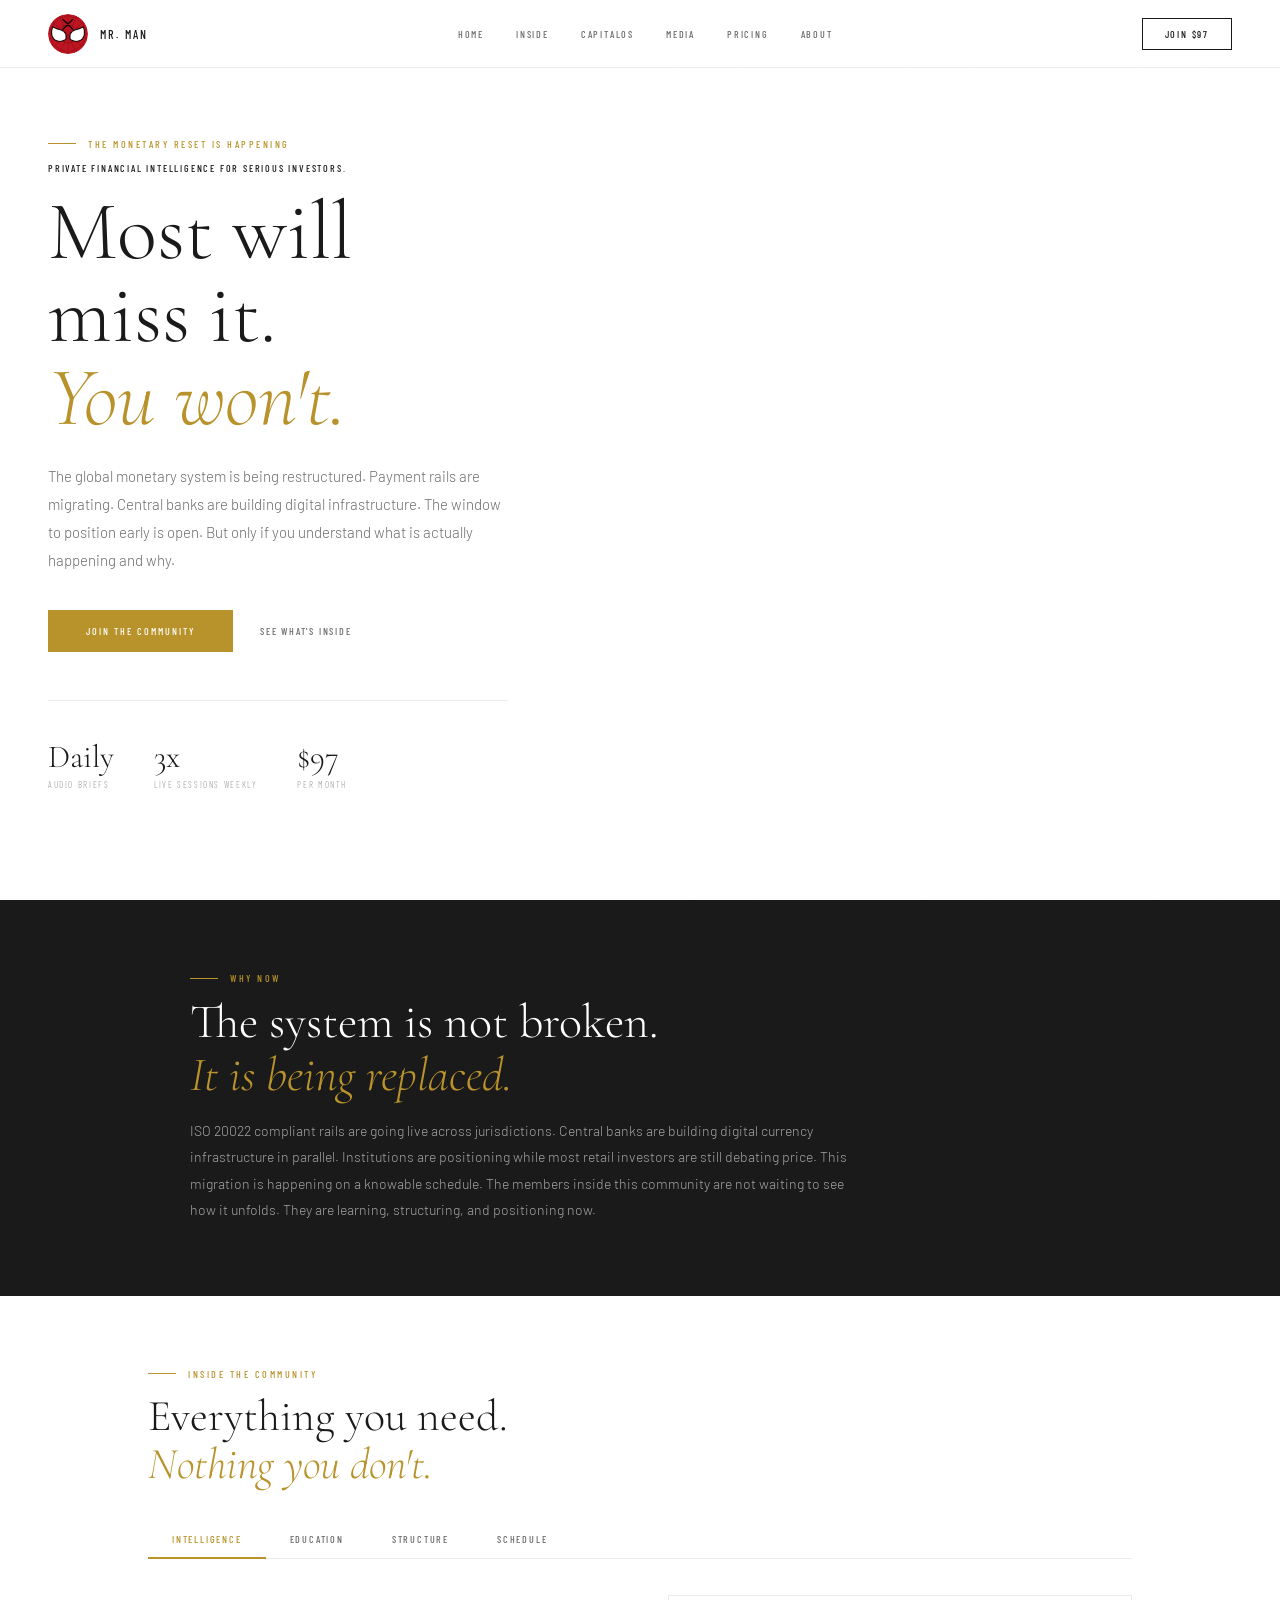
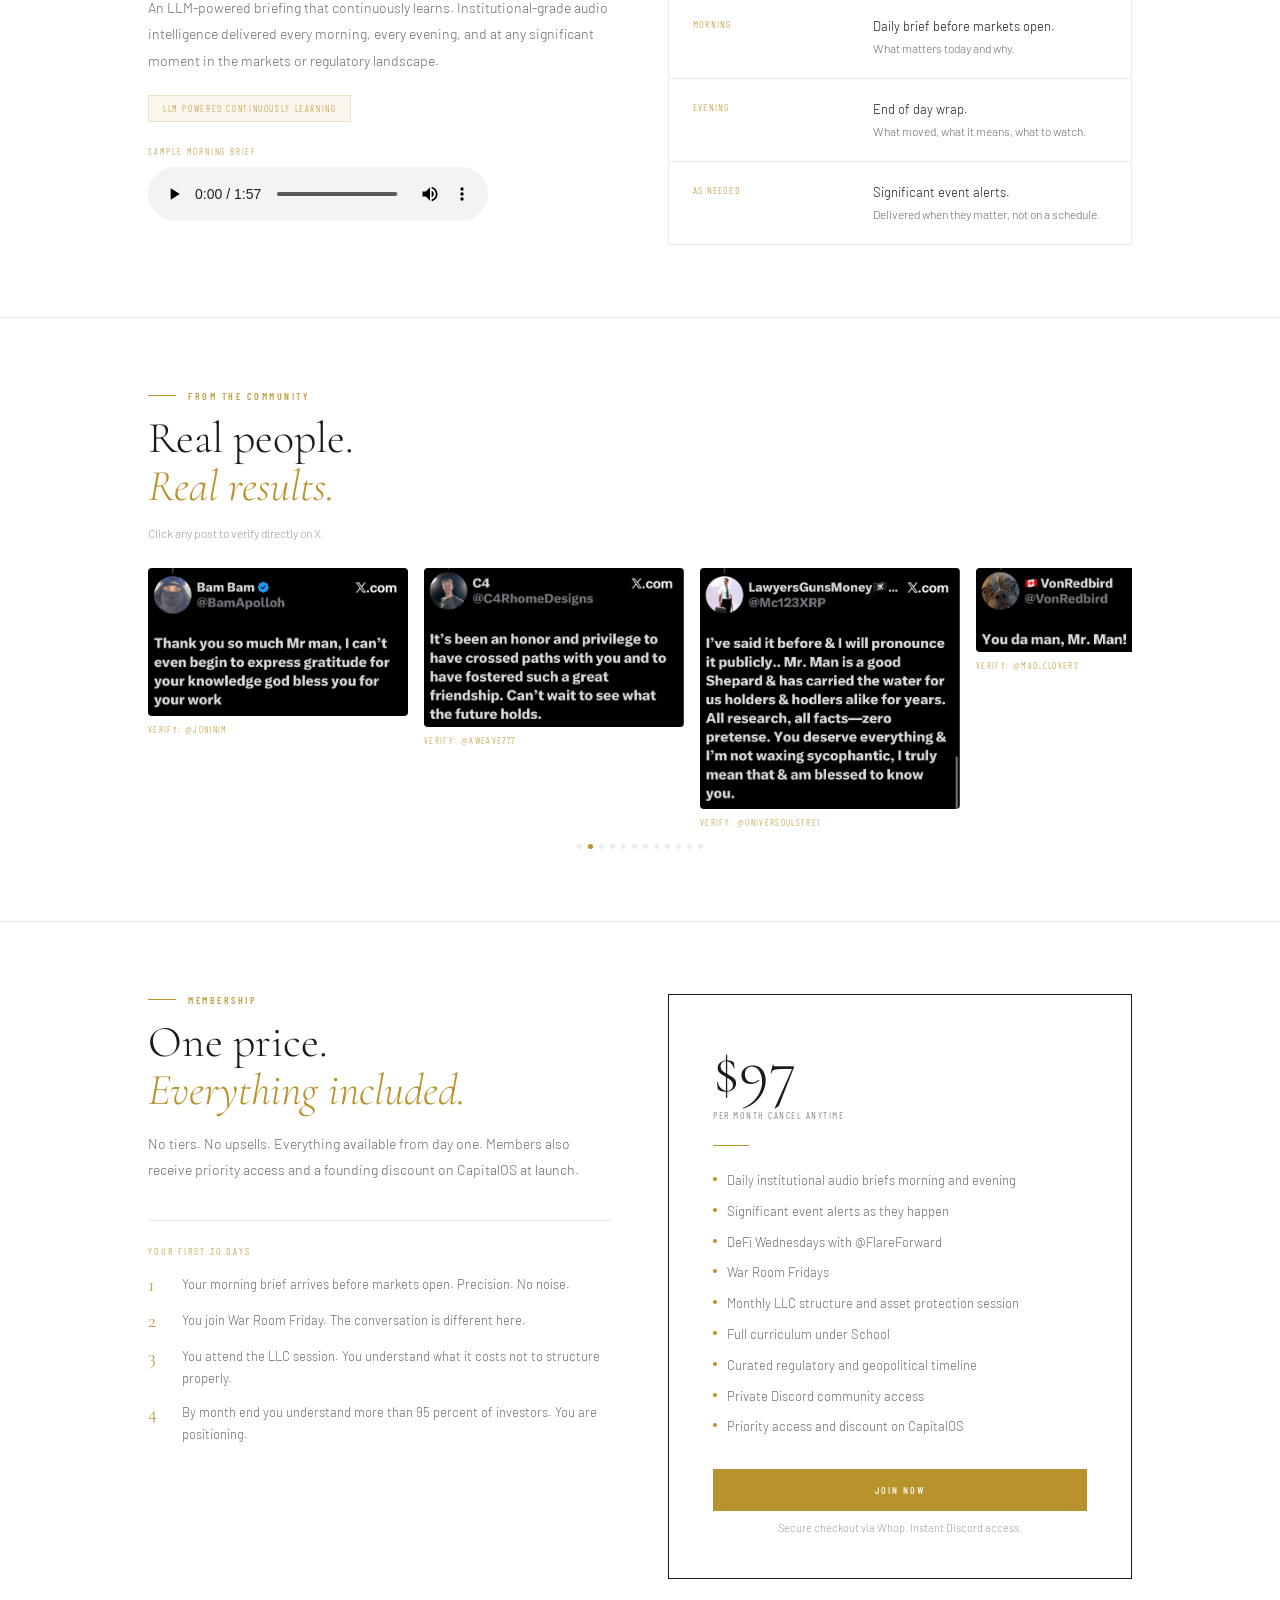
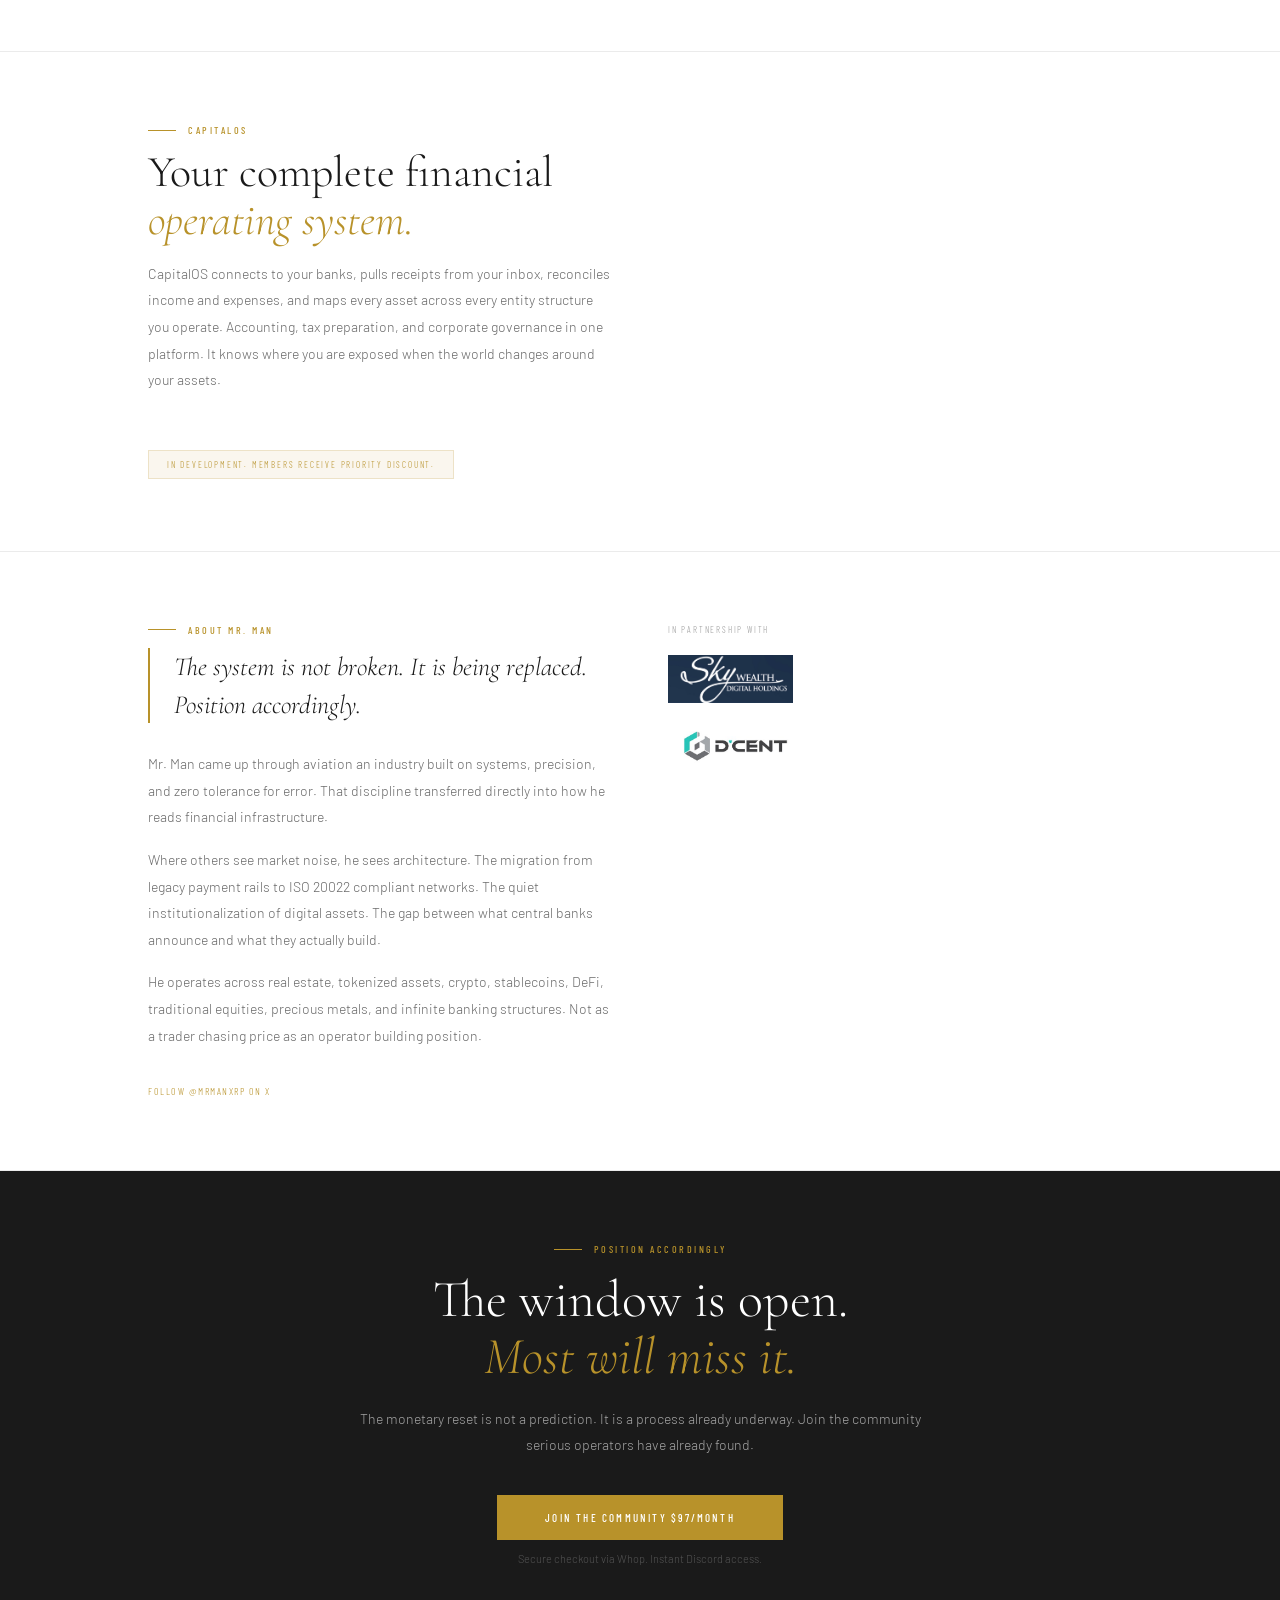
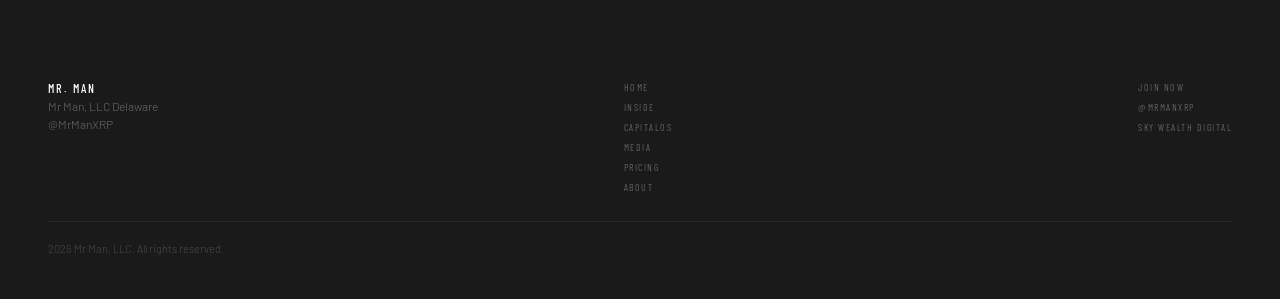
==== index.html @ 0632f3ff "Add standalone /media page for press and speaking inquiries Builds a Media & Speaking hub (media.htm" ====
<!DOCTYPE html>
<html lang="en">
<head>
<meta charset="UTF-8">
<meta name="viewport" content="width=device-width, initial-scale=1.0">
<meta name="color-scheme" content="light only">
<title>Mr. Man Financial Intelligence</title>
<link rel="preconnect" href="https://fonts.googleapis.com">
<link href="https://fonts.googleapis.com/css2?family=Cormorant+Garamond:ital,wght@0,300;0,400;1,300;1,400&family=Barlow+Condensed:wght@300;400;500&family=Barlow:wght@300;400&display=swap" rel="stylesheet">
<style>
*,*::before,*::after{box-sizing:border-box;margin:0;padding:0}
:root{--gold:#B8922A;--gold-pale:rgba(184,146,42,0.08);--ink:#1A1A1A;--grey:#6B6B6B;--gl:#9A9A9A;--border:rgba(0,0,0,0.08)}
html,body{background:#fff!important;color:var(--ink);font-family:'Barlow',sans-serif;font-weight:300;-webkit-font-smoothing:antialiased}
*{color-scheme:light!important}
a{text-decoration:none}

/* NAV */
nav{position:fixed;top:0;left:0;right:0;z-index:100;background:rgba(255,255,255,0.97);backdrop-filter:blur(8px);border-bottom:1px solid var(--border);display:flex;align-items:center;justify-content:space-between;padding:0 48px;height:68px}
.nav-logo{display:flex;align-items:center;gap:12px}
.nav-logo img{width:40px;height:40px;border-radius:50%;object-fit:cover}
.nav-brand{font-family:'Barlow Condensed',sans-serif;font-size:12px;font-weight:500;letter-spacing:0.2em;text-transform:uppercase;color:var(--ink)}
.nav-links{display:flex;gap:32px}
.nav-links a{font-family:'Barlow Condensed',sans-serif;font-size:10px;font-weight:500;letter-spacing:0.18em;text-transform:uppercase;color:var(--grey);transition:color 0.2s}
.nav-links a:hover{color:var(--gold)}
.nav-cta{font-family:'Barlow Condensed',sans-serif;font-size:10px;font-weight:500;letter-spacing:0.18em;text-transform:uppercase;color:var(--ink);border:1px solid var(--ink);padding:9px 22px;transition:all 0.2s}
.nav-cta:hover{background:var(--ink);color:#fff}

/* HERO */
.hero{min-height:100vh;display:flex;align-items:center;padding:100px 48px 72px;position:relative;overflow:hidden}
.hero-bg{position:absolute;top:0;right:0;width:50%;height:100%;background:repeating-linear-gradient(45deg,transparent,transparent 40px,rgba(184,146,42,0.03) 40px,rgba(184,146,42,0.03) 41px);pointer-events:none}
.hero-content{max-width:620px;position:relative;z-index:1}
.kicker{font-family:'Barlow Condensed',sans-serif;font-size:10px;font-weight:500;letter-spacing:0.25em;text-transform:uppercase;color:var(--gold);margin-bottom:12px;display:flex;align-items:center;gap:12px}
.kicker::before{content:'';width:28px;height:1px;background:var(--gold)}
.hero-sub-label{font-family:'Barlow Condensed',sans-serif;font-size:10px;font-weight:500;letter-spacing:0.18em;text-transform:uppercase;color:var(--ink);margin-bottom:16px}
h1{font-family:'Cormorant Garamond',serif;font-size:clamp(48px,6.5vw,88px);font-weight:300;line-height:1.0;color:var(--ink);margin-bottom:24px}
h1 em{font-style:italic;color:var(--gold)}
.hero-desc{font-size:15px;font-weight:300;line-height:1.85;color:var(--grey);max-width:460px;margin-bottom:36px}
.btn-gold{display:inline-block;background:var(--gold);color:#fff;font-family:'Barlow Condensed',sans-serif;font-size:10px;font-weight:500;letter-spacing:0.2em;text-transform:uppercase;padding:15px 38px;transition:background 0.2s}
.btn-gold:hover{background:#9a7820}
.btn-text{font-family:'Barlow Condensed',sans-serif;font-size:10px;font-weight:500;letter-spacing:0.18em;text-transform:uppercase;color:var(--grey);margin-left:24px;transition:color 0.2s}
.btn-text:hover{color:var(--gold)}
.hero-stats{display:flex;gap:40px;margin-top:48px;padding-top:36px;border-top:1px solid var(--border)}
.stat-n{font-family:'Cormorant Garamond',serif;font-size:32px;font-weight:300;color:var(--ink);display:block}
.stat-l{font-family:'Barlow Condensed',sans-serif;font-size:9px;letter-spacing:0.18em;text-transform:uppercase;color:var(--gl);margin-top:3px;display:block}

/* DARK BAND */
.dark{background:var(--ink)!important;padding:72px 48px}
.dark-inner{max-width:900px;margin:0 auto}
.dark .kicker{color:var(--gold)}
.dark h2{font-family:'Cormorant Garamond',serif;font-size:clamp(28px,4vw,48px);font-weight:300;line-height:1.1;color:#fff;margin-bottom:16px}
.dark h2 em{font-style:italic;color:var(--gold)}
.dark p{font-size:14px;font-weight:300;line-height:1.9;color:rgba(255,255,255,0.6);max-width:680px}

/* SECTIONS */
.sec{border-bottom:1px solid var(--border);background:#fff!important}
.sec-inner{max-width:1080px;margin:0 auto;padding:72px 48px}
.sec h2{font-family:'Cormorant Garamond',serif;font-size:clamp(28px,3.5vw,44px);font-weight:300;line-height:1.1;color:var(--ink);margin-bottom:16px}
.sec h2 em{font-style:italic;color:var(--gold)}
.sec-desc{font-size:14px;font-weight:300;line-height:1.9;color:var(--grey);max-width:520px;margin-bottom:36px}
.two{display:grid;grid-template-columns:1fr 1fr;gap:56px;align-items:start}

/* TABS */
.tabs-nav{display:flex;border-bottom:1px solid var(--border);margin-bottom:36px}
.tbtn{font-family:'Barlow Condensed',sans-serif;font-size:10px;font-weight:500;letter-spacing:0.18em;text-transform:uppercase;color:var(--grey);background:none;border:none;border-bottom:2px solid transparent;padding:12px 24px;cursor:pointer;margin-bottom:-1px;transition:all 0.2s}
.tbtn.on{color:var(--gold);border-bottom-color:var(--gold)}
.tbtn:hover{color:var(--gold)}
.tpane{display:none}
.tpane.on{display:block}

/* SCHEDULE */
.sched{border:1px solid var(--border)}
.srow{display:grid;grid-template-columns:160px 1fr;gap:20px;padding:20px 24px;border-bottom:1px solid var(--border)}
.srow:last-child{border-bottom:none}
.swhen{font-family:'Barlow Condensed',sans-serif;font-size:10px;letter-spacing:0.12em;text-transform:uppercase;color:var(--gold);line-height:1.6}
.swhat{font-size:13px;font-weight:300;color:var(--ink);line-height:1.6}
.swhat span{font-size:12px;color:var(--grey);display:block;margin-top:2px}

/* CREDS */
.creds{display:flex;flex-direction:column;gap:16px}
.cred{display:flex;gap:12px;align-items:flex-start}
.cdot{width:5px;height:5px;background:var(--gold);border-radius:50%;flex-shrink:0;margin-top:6px}
.ctitle{font-family:'Barlow Condensed',sans-serif;font-size:11px;font-weight:500;letter-spacing:0.1em;text-transform:uppercase;color:var(--ink);margin-bottom:2px}
.cdesc{font-size:12px;font-weight:300;color:var(--grey);line-height:1.7}

/* PRICING */
.price-card{border:1px solid var(--ink);padding:44px}
.price-amt{font-family:'Cormorant Garamond',serif;font-size:64px;font-weight:300;color:var(--ink);line-height:1}
.price-per{font-family:'Barlow Condensed',sans-serif;font-size:10px;letter-spacing:0.15em;text-transform:uppercase;color:var(--grey);margin-top:6px}
.price-div{width:36px;height:1px;background:var(--gold);margin:24px 0}
.pfeats{display:flex;flex-direction:column;gap:10px;margin-bottom:32px}
.pfeat{display:flex;align-items:flex-start;gap:10px;font-size:13px;font-weight:300;color:var(--grey);line-height:1.6}
.pfeat::before{content:'';width:4px;height:4px;background:var(--gold);border-radius:50%;flex-shrink:0;margin-top:7px}

/* TESTIMONIALS */
.tc-wrap{overflow:hidden;position:relative}
.tc-track{display:flex;gap:16px;transition:transform 0.5s ease}
.tcard{min-width:260px;max-width:260px;flex-shrink:0}
.tcard img{width:100%;border-radius:4px;display:block}
.tcard-handle{font-family:'Barlow Condensed',sans-serif;font-size:9px;letter-spacing:0.15em;text-transform:uppercase;color:var(--gold);margin-top:8px}
.tcard a{display:block}
.tdots{display:flex;justify-content:center;gap:6px;margin-top:16px}
.tdot{width:5px;height:5px;border-radius:50%;border:none;cursor:pointer;padding:0;transition:background 0.2s}

/* CAPITALOS SLIDER */
.cap-wrap{overflow:hidden;border:1px solid var(--border);border-radius:3px;position:relative}
.cap-track{display:flex;transition:transform 0.5s ease}
.cap-track img{min-width:100%;width:100%;object-fit:cover}
.cap-btn{position:absolute;top:50%;transform:translateY(-50%);background:rgba(0,0,0,0.45);color:#fff;border:none;width:28px;height:28px;cursor:pointer;font-size:13px;display:flex;align-items:center;justify-content:center}

/* ABOUT */
.about-quote{font-family:'Cormorant Garamond',serif;font-size:clamp(18px,2.5vw,26px);font-weight:300;font-style:italic;line-height:1.45;color:var(--ink);border-left:2px solid var(--gold);padding-left:24px;margin-bottom:28px}
.about-body{font-size:14px;font-weight:300;line-height:1.9;color:var(--grey)}
.about-body p{margin-bottom:16px}
.social-lnk{display:inline-flex;align-items:center;gap:8px;margin-top:20px;color:var(--gold);font-family:'Barlow Condensed',sans-serif;font-size:10px;letter-spacing:0.15em;text-transform:uppercase}

/* FOOTER */
footer{background:var(--ink);padding:44px 48px}
.foot-inner{display:flex;justify-content:space-between;align-items:flex-start;flex-wrap:wrap;gap:28px}
.foot-brand{font-family:'Barlow Condensed',sans-serif;font-size:12px;font-weight:500;letter-spacing:0.2em;text-transform:uppercase;color:#fff;margin-bottom:4px}
.foot-sub{font-size:12px;font-weight:300;color:rgba(255,255,255,0.35)}
.foot-links{display:flex;flex-direction:column;gap:8px}
.foot-links a{font-family:'Barlow Condensed',sans-serif;font-size:10px;letter-spacing:0.15em;text-transform:uppercase;color:rgba(255,255,255,0.4);transition:color 0.2s}
.foot-links a:hover{color:var(--gold)}
.foot-copy{font-size:11px;font-weight:300;color:rgba(255,255,255,0.2);margin-top:28px;padding-top:20px;border-top:1px solid rgba(255,255,255,0.07)}

/* REVEAL */
.reveal{opacity:0;transform:translateY(18px);transition:opacity 0.6s,transform 0.6s}
.reveal.on{opacity:1;transform:none}
.d1{transition-delay:0.1s}.d2{transition-delay:0.2s}.d3{transition-delay:0.3s}

/* MOBILE */
@media(max-width:768px){
  nav{padding:0 20px}.nav-links{display:none}
  .hero{padding:88px 20px 56px}.hero-stats{flex-wrap:wrap;gap:16px}
  .dark{padding:56px 20px}
  .sec-inner{padding:56px 20px}
  .two{grid-template-columns:1fr;gap:36px}
  .srow{grid-template-columns:1fr;gap:4px}
  footer{padding:36px 20px}.foot-inner{flex-direction:column}
}
</style>
</head>
<body>

<!-- NAV -->
<nav>
  <a class="nav-logo" href="#">
    <img src="assets/logo.png" alt="Mr. Man">
    <span class="nav-brand">Mr. Man</span>
  </a>
  <div class="nav-links">
    <a href="/">Home</a>
    <a href="#inside">Inside</a>
    <a href="#capitalos">CapitalOS</a>
    <a href="/media">Media</a>
    <a href="#pricing">Pricing</a>
    <a href="#about">About</a>
  </div>
  <a class="nav-cta" href="https://whop.com/mr-man-24bb/financial-intelligence-68/" target="_blank">Join $97</a>
</nav>

<!-- HERO -->
<div class="hero">
  <div class="hero-bg"></div>
  <div class="hero-content">
    <div class="kicker reveal">The Monetary Reset Is Happening</div>
    <div class="hero-sub-label reveal d1">Private financial intelligence for serious investors.</div>
    <h1 class="reveal d1">Most will<br>miss it.<br><em>You won't.</em></h1>
    <p class="hero-desc reveal d2">The global monetary system is being restructured. Payment rails are migrating. Central banks are building digital infrastructure. The window to position early is open. But only if you understand what is actually happening and why.</p>
    <div class="reveal d3">
      <a href="https://whop.com/mr-man-24bb/financial-intelligence-68/" target="_blank" class="btn-gold">Join the Community</a>
      <a href="#inside" class="btn-text">See What's Inside</a>
    </div>
    <div class="hero-stats reveal d3">
      <div><span class="stat-n">Daily</span><span class="stat-l">Audio Briefs</span></div>
      <div><span class="stat-n">3x</span><span class="stat-l">Live Sessions Weekly</span></div>
      <div><span class="stat-n">$97</span><span class="stat-l">Per Month</span></div>
    </div>
  </div>
</div>

<!-- WHY NOW -->
<div class="dark">
  <div class="dark-inner reveal">
    <div class="kicker">Why Now</div>
    <h2>The system is not broken.<br><em>It is being replaced.</em></h2>
    <p style="margin-top:16px;">ISO 20022 compliant rails are going live across jurisdictions. Central banks are building digital currency infrastructure in parallel. Institutions are positioning while most retail investors are still debating price. This migration is happening on a knowable schedule. The members inside this community are not waiting to see how it unfolds. They are learning, structuring, and positioning now.</p>
  </div>
</div>

<!-- INSIDE -->
<section class="sec" id="inside">
  <div class="sec-inner">
    <div class="reveal" style="margin-bottom:32px;">
      <div class="kicker">Inside the Community</div>
      <h2>Everything you need.<br><em>Nothing you don't.</em></h2>
    </div>
    <div class="tabs-nav reveal d1">
      <button class="tbtn on" onclick="switchTab(this,'intelligence')">Intelligence</button>
      <button class="tbtn" onclick="switchTab(this,'education')">Education</button>
      <button class="tbtn" onclick="switchTab(this,'structure')">Structure</button>
      <button class="tbtn" onclick="switchTab(this,'schedule')">Schedule</button>
    </div>

    <div class="tpane on" id="tab-intelligence">
      <div class="two">
        <div>
          <p style="font-size:14px;font-weight:300;line-height:1.9;color:var(--grey);margin-bottom:20px;">An LLM-powered briefing that continuously learns. Institutional-grade audio intelligence delivered every morning, every evening, and at any significant moment in the markets or regulatory landscape.</p>
          <div style="display:inline-flex;align-items:center;background:var(--gold-pale);border:1px solid rgba(184,146,42,0.2);padding:7px 14px;margin-bottom:24px;">
            <span style="font-family:'Barlow Condensed',sans-serif;font-size:9px;letter-spacing:0.18em;text-transform:uppercase;color:var(--gold);">LLM Powered Continuously Learning</span>
          </div>
          <div>
            <div style="font-family:'Barlow Condensed',sans-serif;font-size:9px;letter-spacing:0.2em;text-transform:uppercase;color:var(--gold);margin-bottom:10px;">Sample Morning Brief</div>
            <audio controls style="width:100%;max-width:340px;accent-color:var(--gold);"><source src="[data-uri]" type="audio/mpeg">Your browser does not support audio.</audio>
          </div>
        </div>
        <div class="sched">
          <div class="srow"><div class="swhen">Morning</div><div class="swhat">Daily brief before markets open.<span>What matters today and why.</span></div></div>
          <div class="srow"><div class="swhen">Evening</div><div class="swhat">End of day wrap.<span>What moved, what it means, what to watch.</span></div></div>
          <div class="srow"><div class="swhen">As Needed</div><div class="swhat">Significant event alerts.<span>Delivered when they matter, not on a schedule.</span></div></div>
        </div>
      </div>
    </div>

    <div class="tpane" id="tab-education">
      <div class="two">
        <div>
          <p style="font-size:14px;font-weight:300;line-height:1.9;color:var(--grey);margin-bottom:24px;">The curriculum is live inside the community under School. History of money, cryptocurrency fundamentals, digital assets, CBDC use cases, and positioning metrics. PDFs, videos, conferences, and live interactions.</p>
          <a href="https://whop.com/mr-man-24bb/financial-intelligence-68/" target="_blank" class="btn-gold">Access the Curriculum</a>
        </div>
        <div class="sched">
          <div class="srow"><div class="swhen">Module I</div><div class="swhat">History of Money<span>Commodity money to Bretton Woods to what comes next.</span></div></div>
          <div class="srow"><div class="swhen">Module II</div><div class="swhat">Cryptocurrency Fundamentals<span>What blockchain is, use cases, how digital assets function.</span></div></div>
          <div class="srow"><div class="swhen">Module III</div><div class="swhat">Digital Money and CBDCs<span>Central bank currencies, jurisdictions, and implications.</span></div></div>
          <div class="srow"><div class="swhen">Module IV</div><div class="swhat">Positioning Metrics<span>Proven frameworks for early positioning with conviction.</span></div></div>
        </div>
      </div>
    </div>

    <div class="tpane" id="tab-structure">
      <div class="two">
        <div>
          <p style="font-size:14px;font-weight:300;line-height:1.9;color:var(--grey);margin-bottom:8px;">We do not just teach you what to own. We teach you how to own it.</p>
          <p style="font-size:14px;font-weight:300;line-height:1.9;color:var(--grey);margin-bottom:24px;">Holding assets in the wrong structure costs you money every year. We teach LLC formation, entity architecture, asset migration, and the legal frameworks that protect serious wealth.</p>
          <a href="https://whop.com/mr-man-24bb/financial-intelligence-68/" target="_blank" class="btn-gold">Join to Learn Structure</a>
        </div>
        <div class="creds">
          <div class="cred"><div class="cdot"></div><div><div class="ctitle">LLC Formation</div><div class="cdesc">Why entities exist, how to form them, what belongs inside them.</div></div></div>
          <div class="cred"><div class="cdot"></div><div><div class="ctitle">Asset Migration</div><div class="cdesc">Moving assets from personal to entity to mitigate liability and tax exposure.</div></div></div>
          <div class="cred"><div class="cdot"></div><div><div class="ctitle">Tax Mitigation</div><div class="cdesc">Legal frameworks for reducing personal tax burden through structure.</div></div></div>
          <div class="cred"><div class="cdot"></div><div><div class="ctitle">Infinite Banking</div><div class="cdesc">Whole life structures used as private banking vehicles for tax-advantaged liquidity.</div></div></div>
        </div>
      </div>
    </div>

    <div class="tpane" id="tab-schedule">
      <div class="sched">
        <div class="srow"><div class="swhen">Daily</div><div class="swhat">Intelligence Briefings<span>Morning, evening, and significant event alerts.</span></div></div>
        <div class="srow"><div class="swhen">Wednesday 7:30 EST</div><div class="swhat">DeFi Wednesdays<span>Live with <a href="https://x.com/FlareForward" target="_blank" style="color:var(--gold);">@FlareForward</a>. DeFi deep dives and positioning.</span></div></div>
        <div class="srow"><div class="swhen">Friday 7:30 EST</div><div class="swhat">War Room Fridays<span>End of week analysis. What happened, what it means.</span></div></div>
        <div class="srow"><div class="swhen">Last Saturday 7:30 EST</div><div class="swhat">LLC Structure Meeting<span>Asset protection, entity formation, tax mitigation.</span></div></div>
        <div class="srow"><div class="swhen">Always On</div><div class="swhat">School<span>Full curriculum live. PDFs, videos, and more.</span></div></div>
      </div>
    </div>
  </div>
</section>

<!-- TESTIMONIALS -->
<section class="sec" id="testimonials">
  <div class="sec-inner">
    <div class="reveal" style="margin-bottom:28px;">
      <div class="kicker">From the Community</div>
      <h2>Real people.<br><em>Real results.</em></h2>
      <p style="font-size:12px;color:var(--gl);margin-top:8px;">Click any post to verify directly on X.</p>
    </div>
    <div class="tc-wrap reveal d1">
      <div class="tc-track" id="ttrack"><div class="tcard"><a href="https://x.com/Keiran_111" target="_blank"><img src="[data-uri]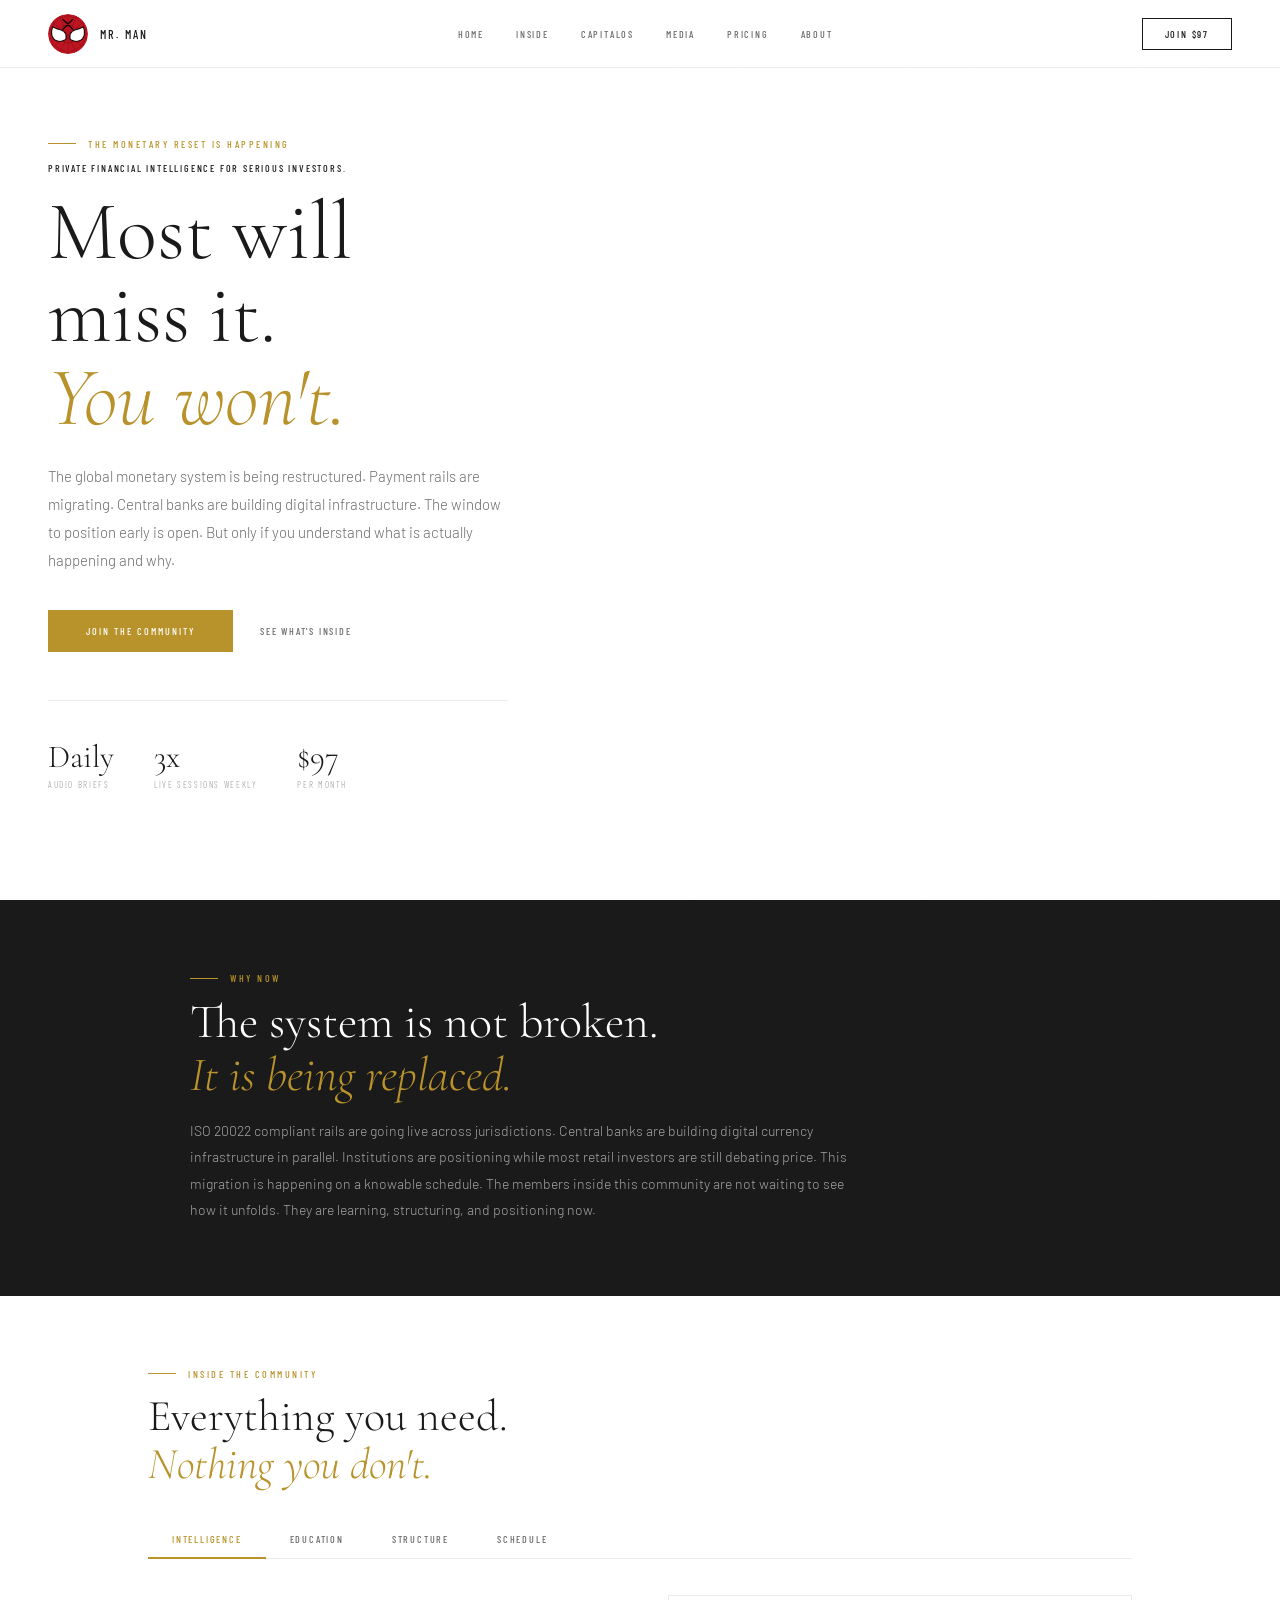
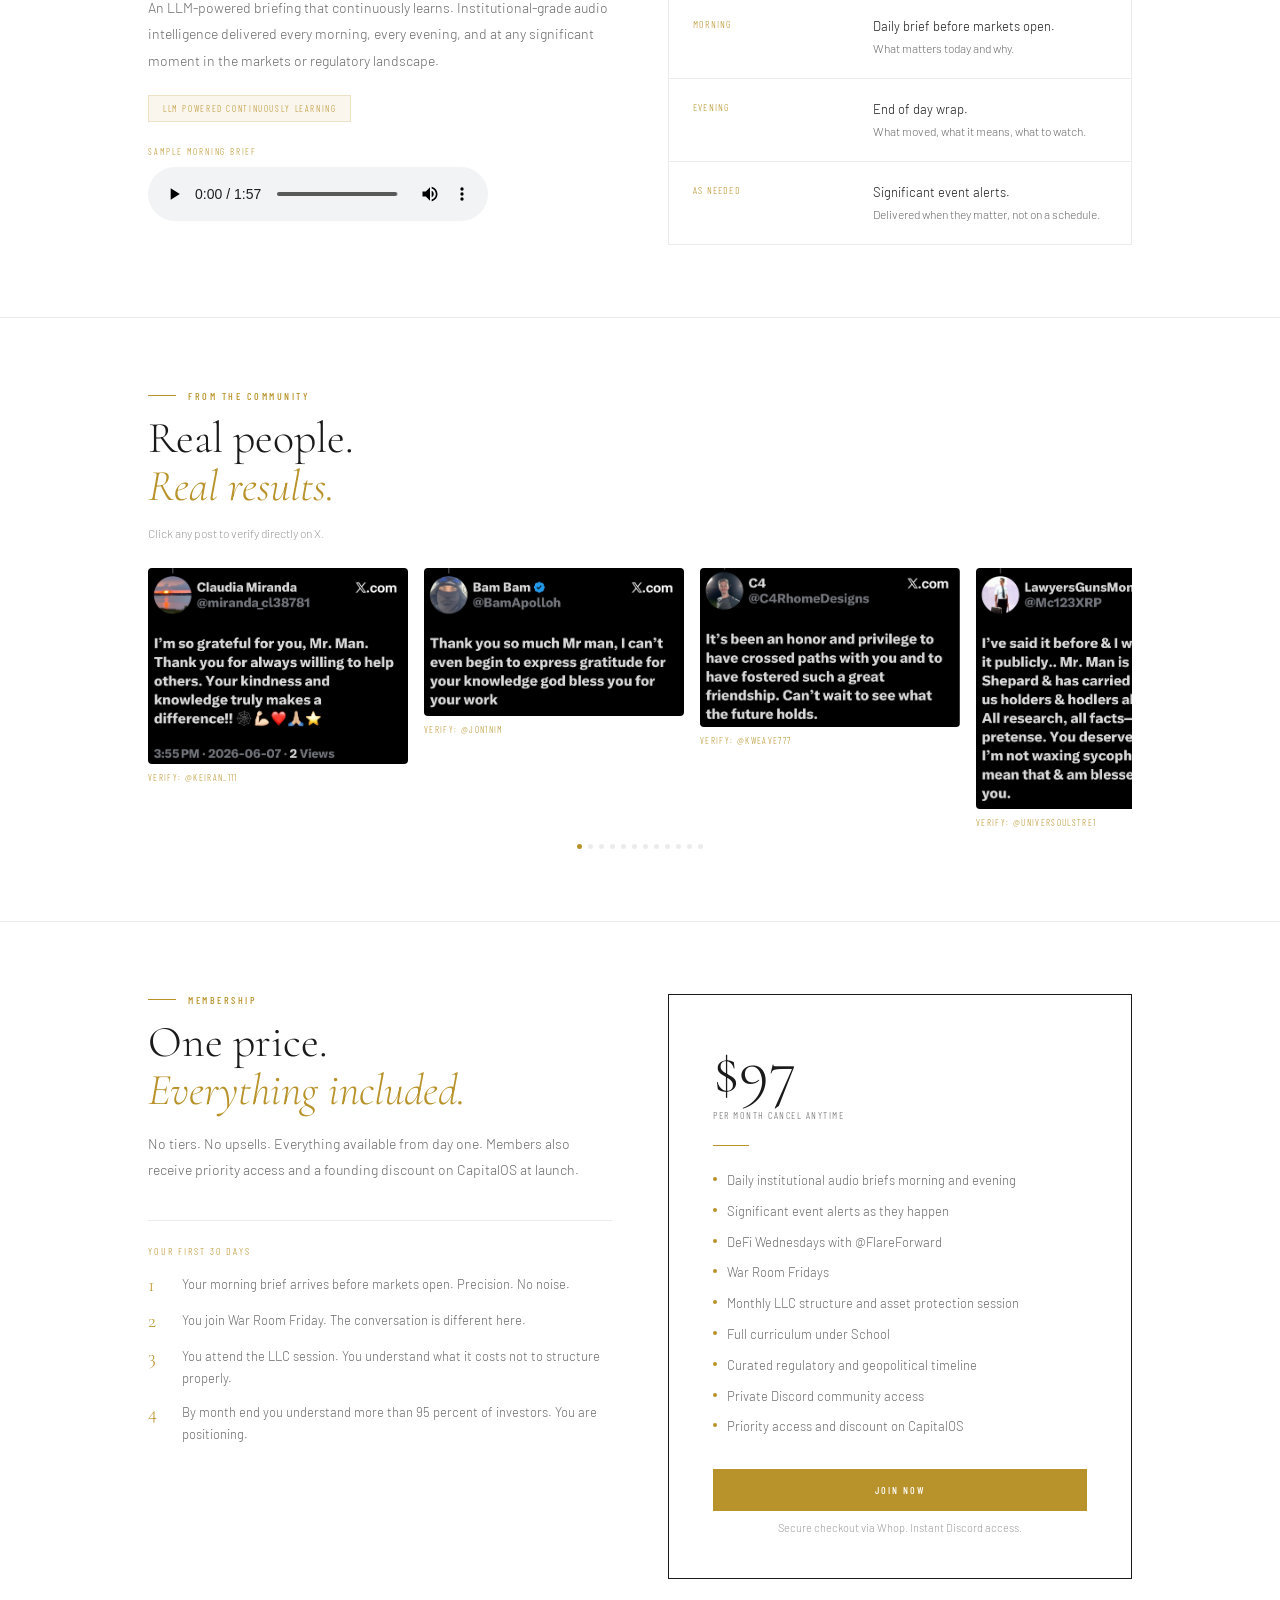
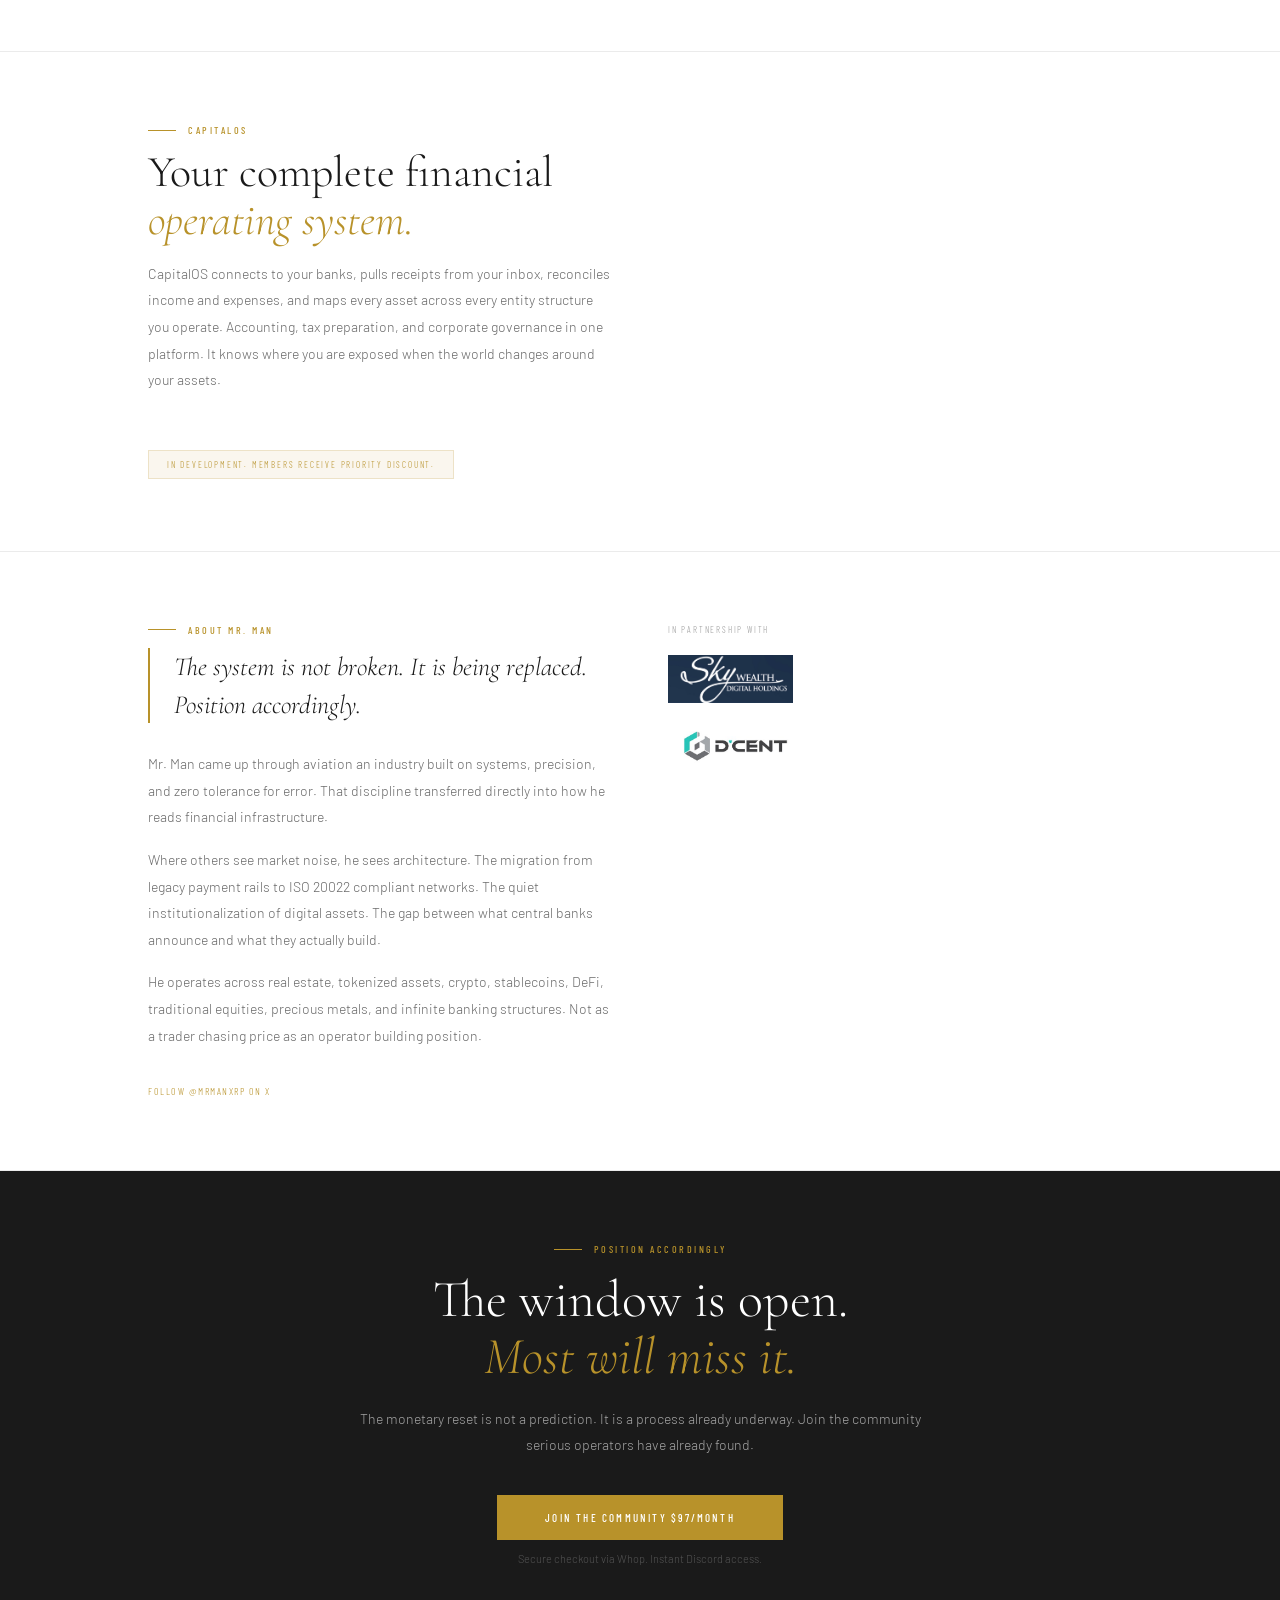
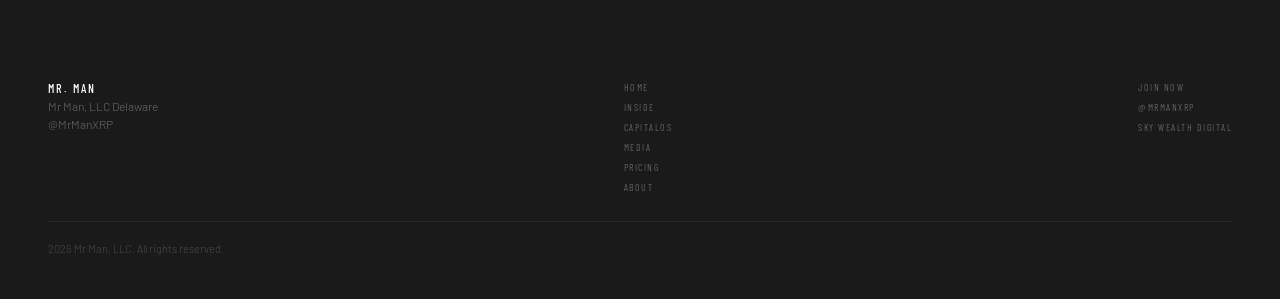
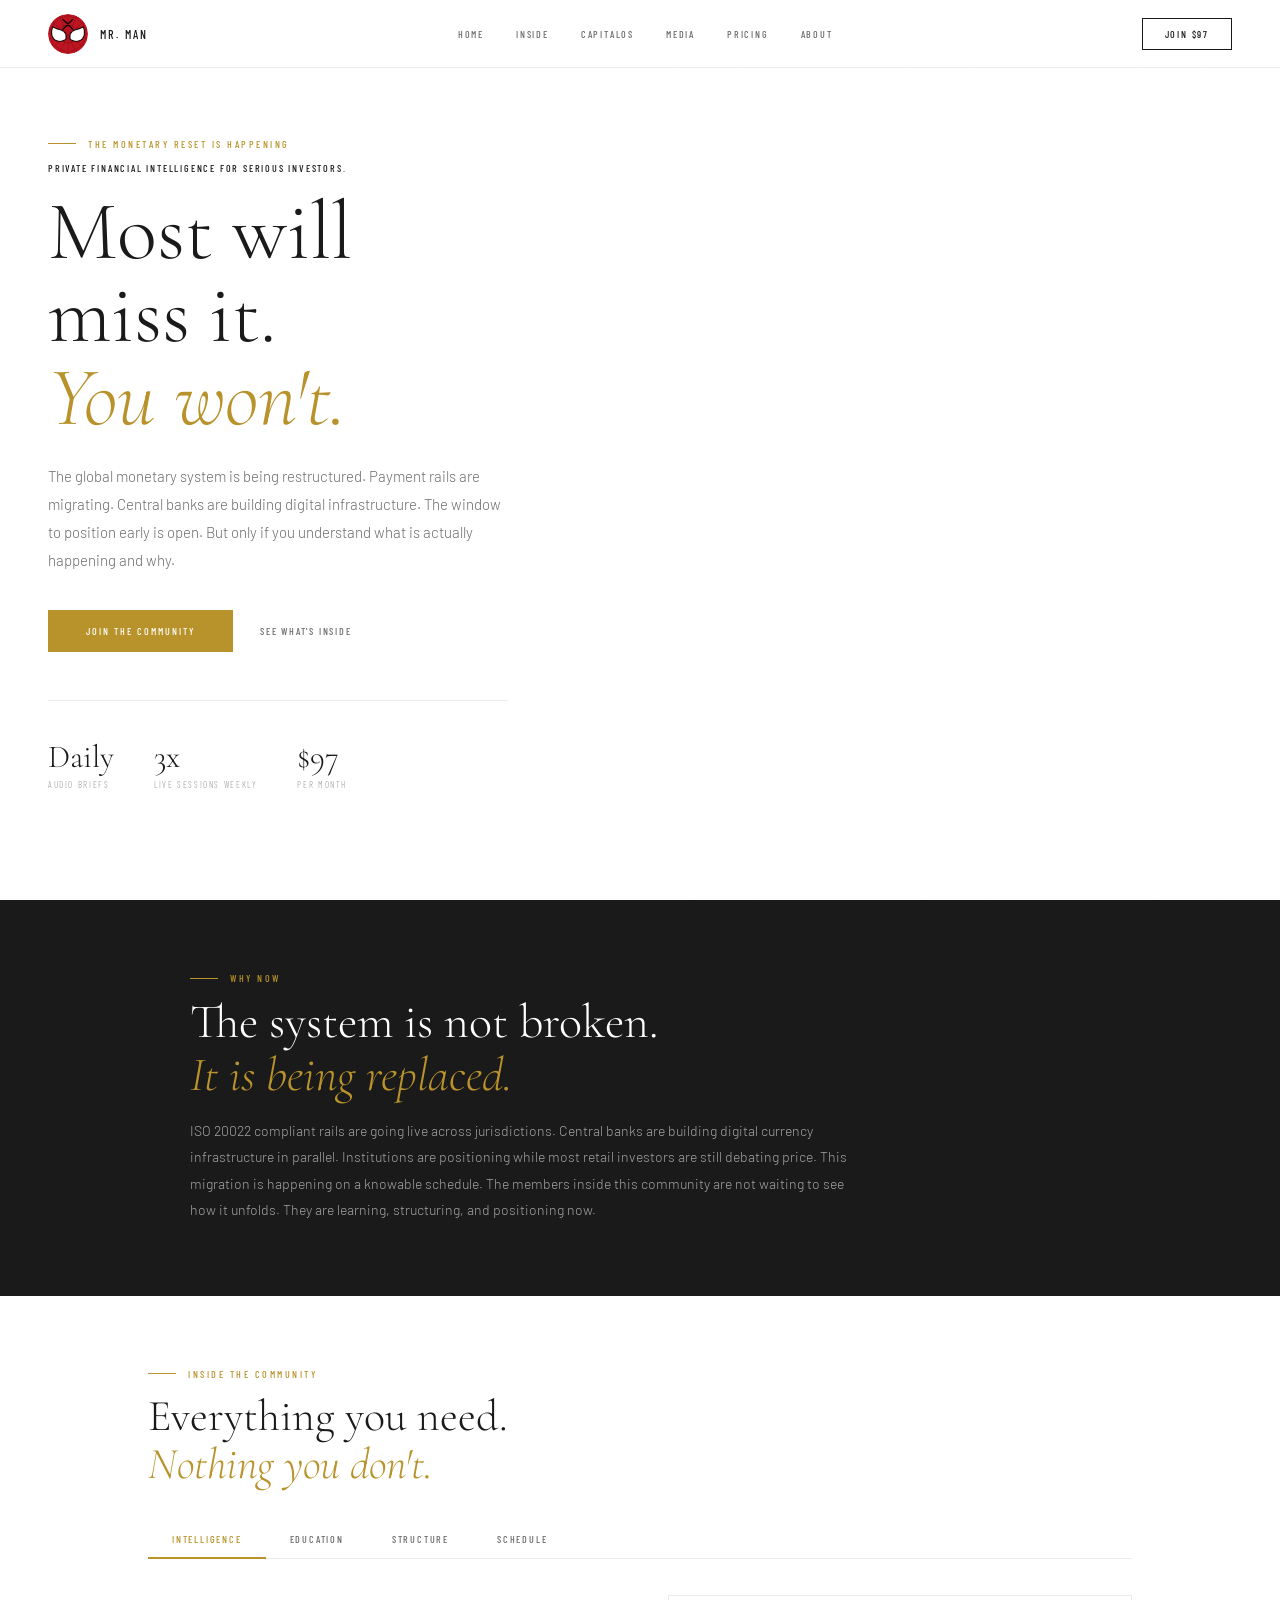
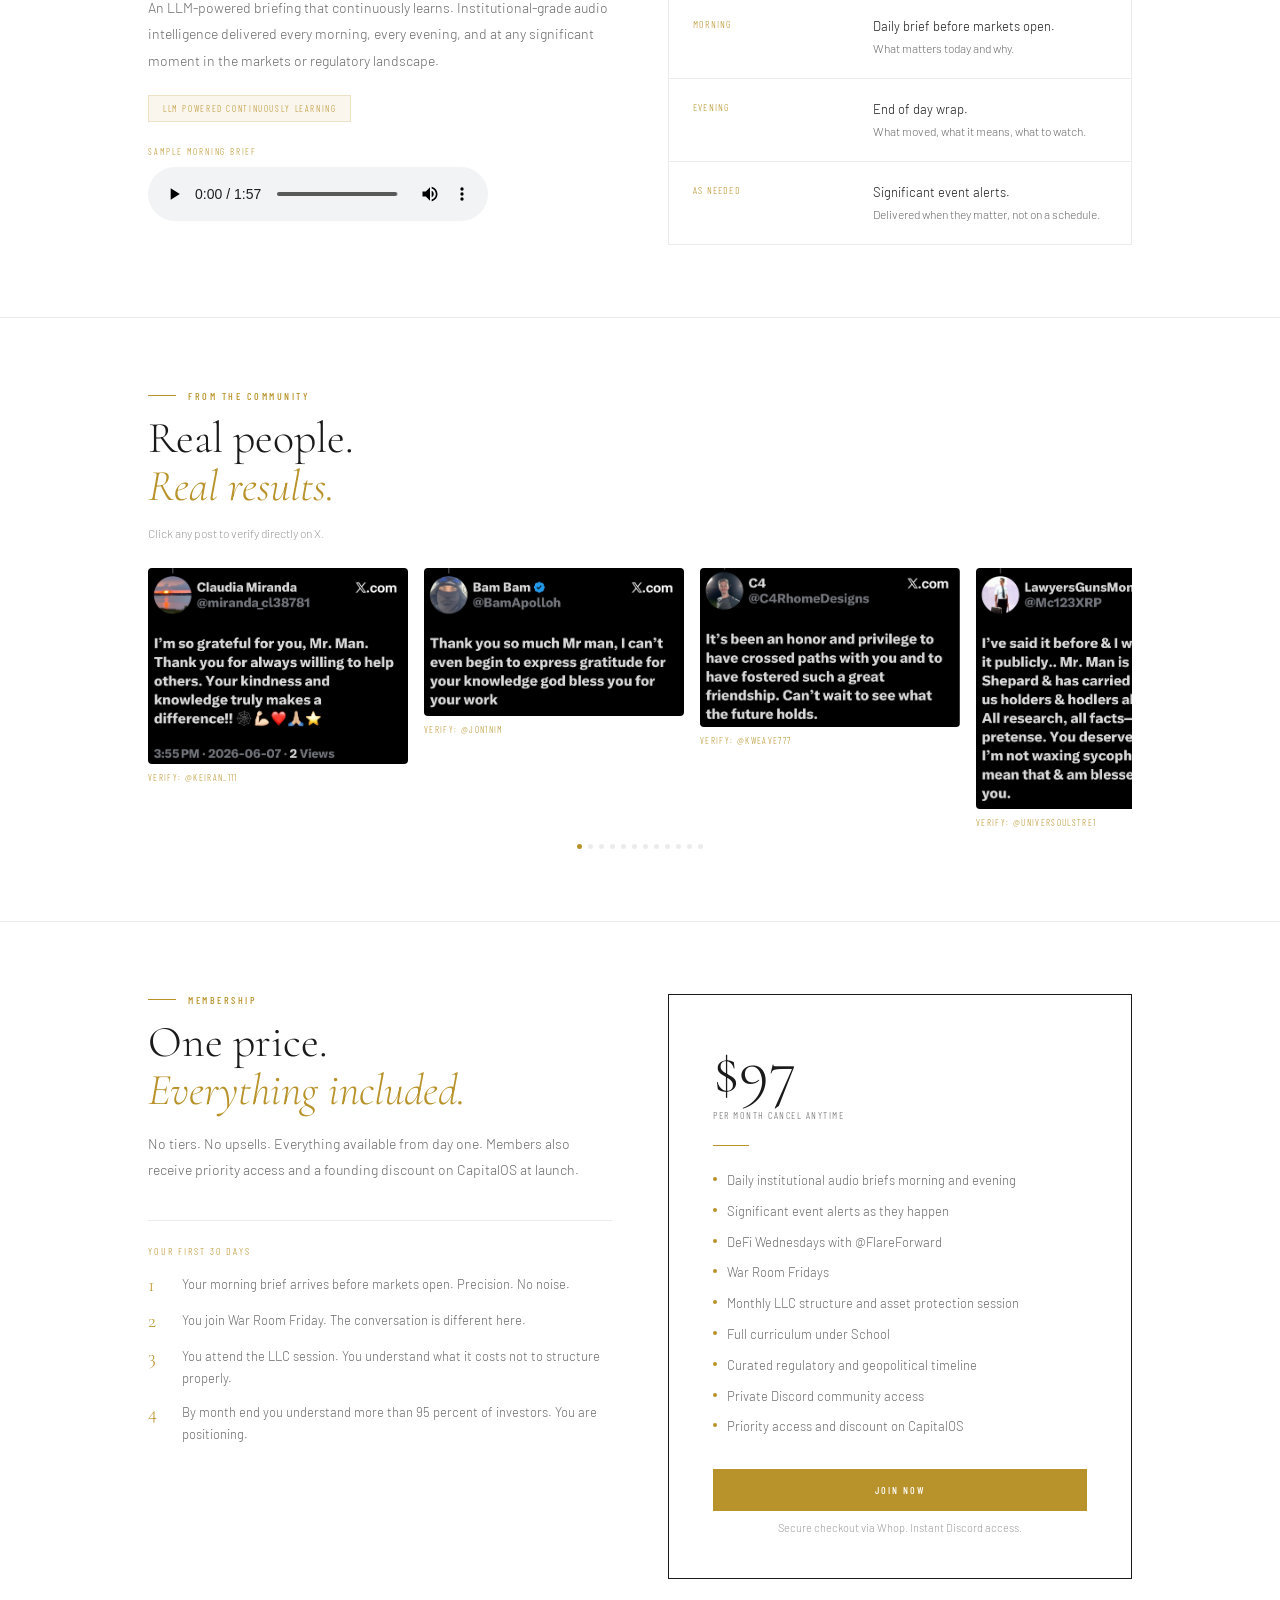
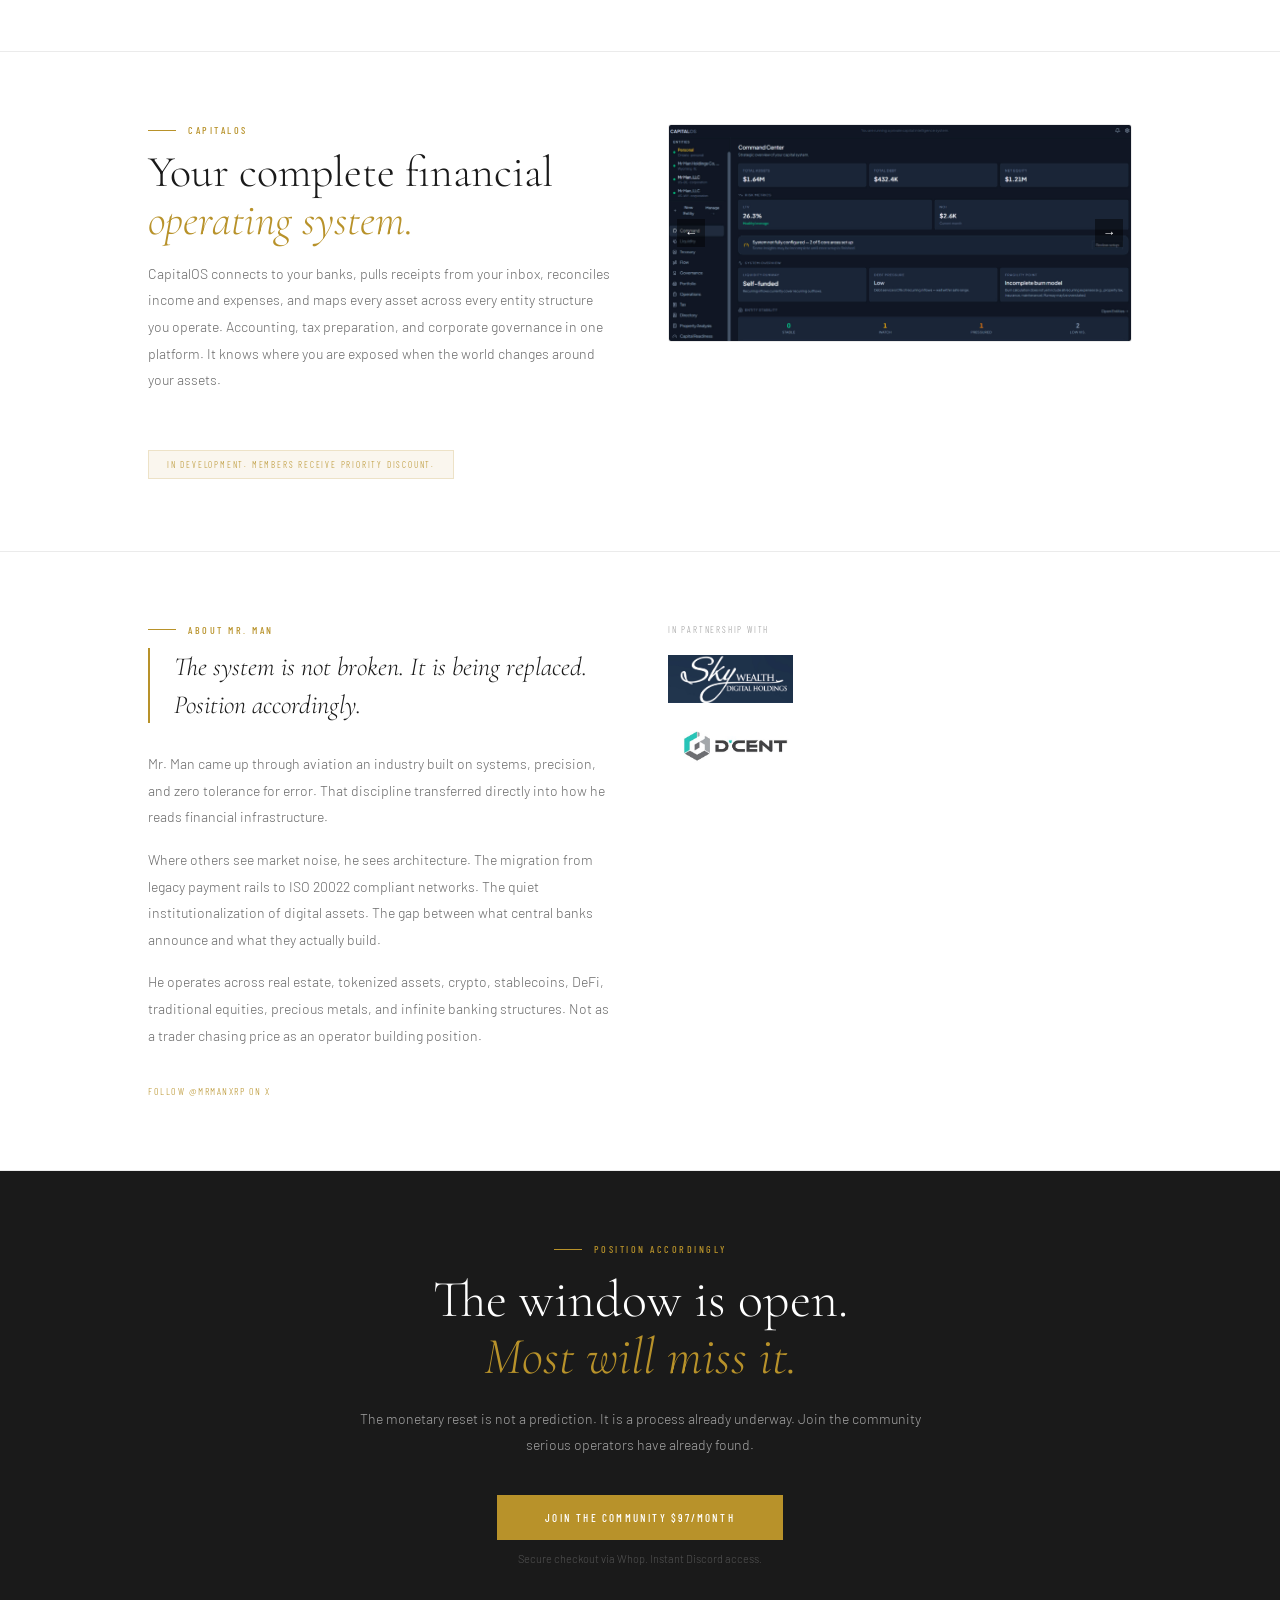
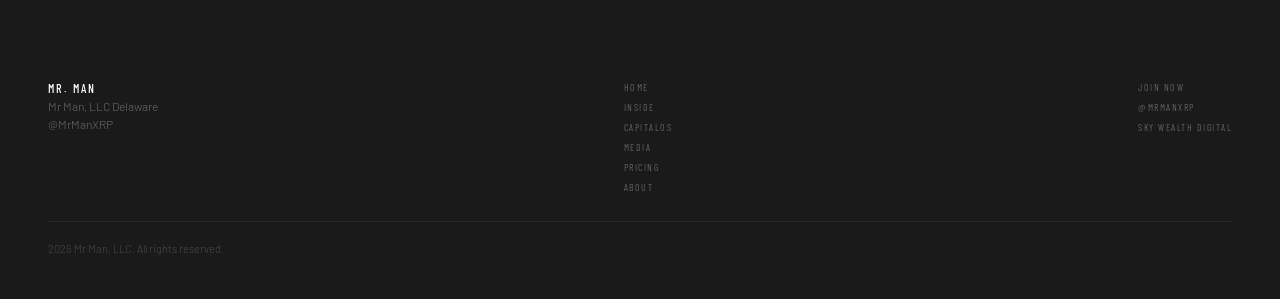
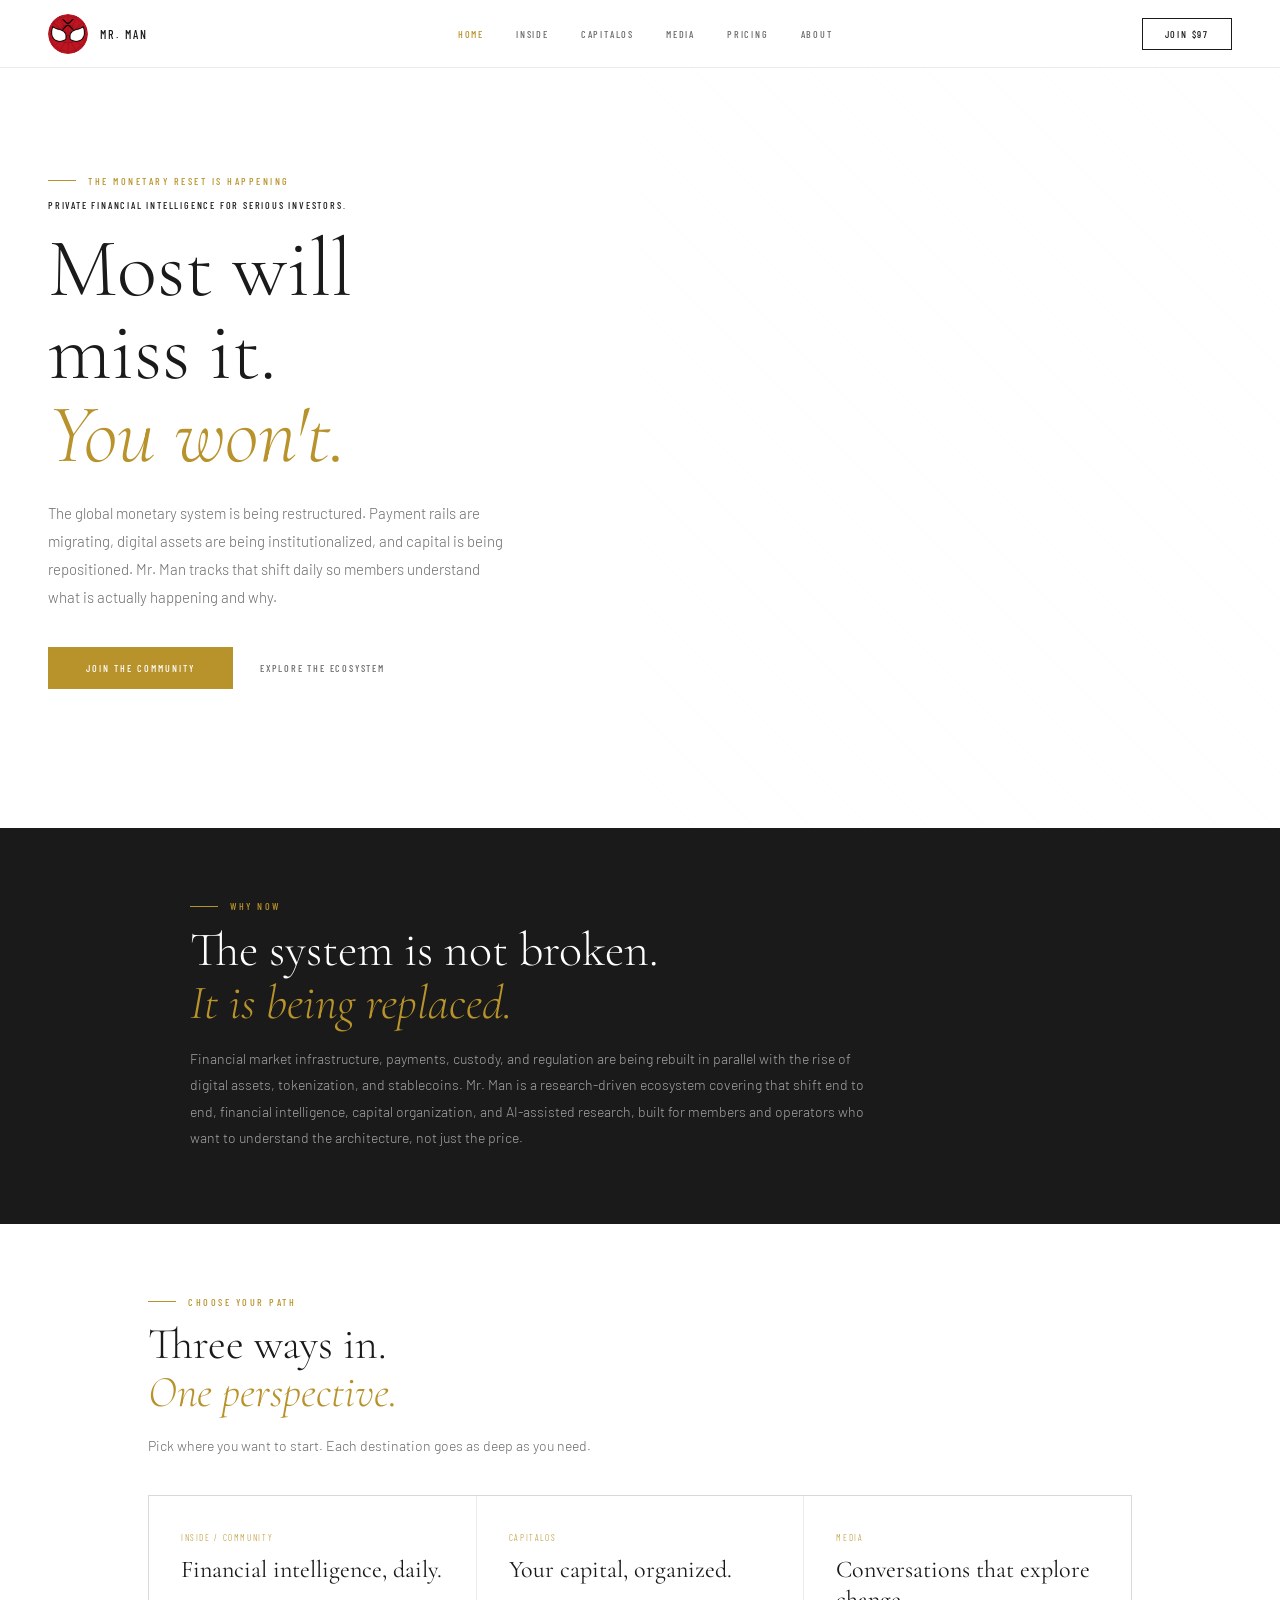
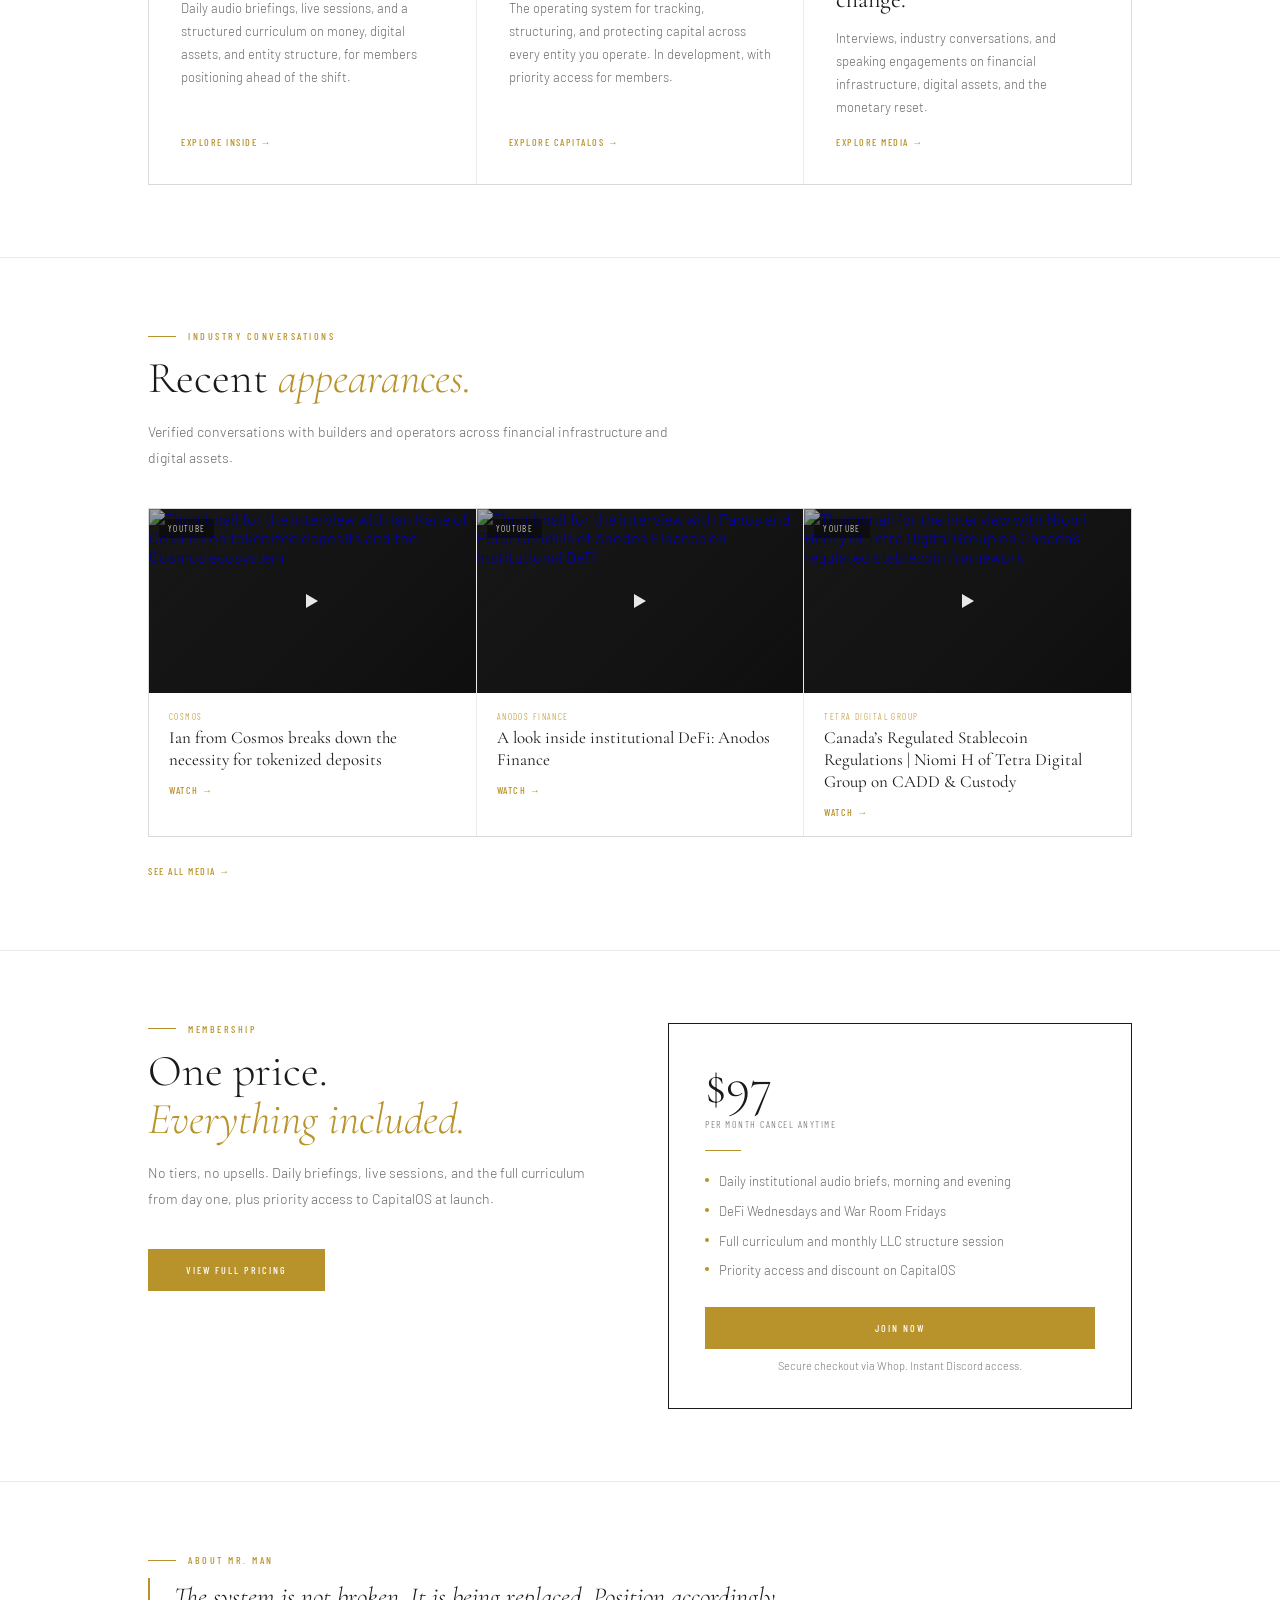
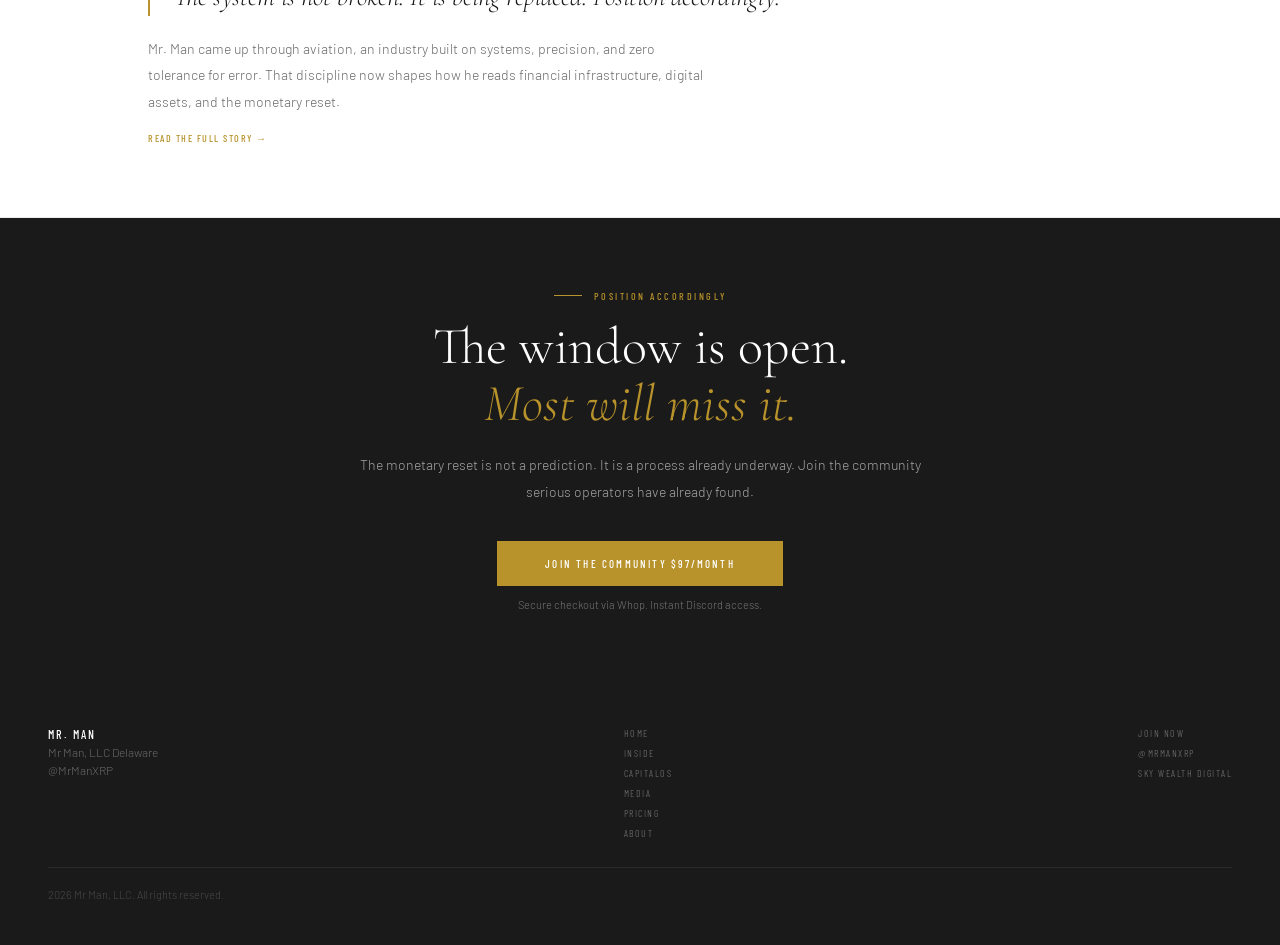
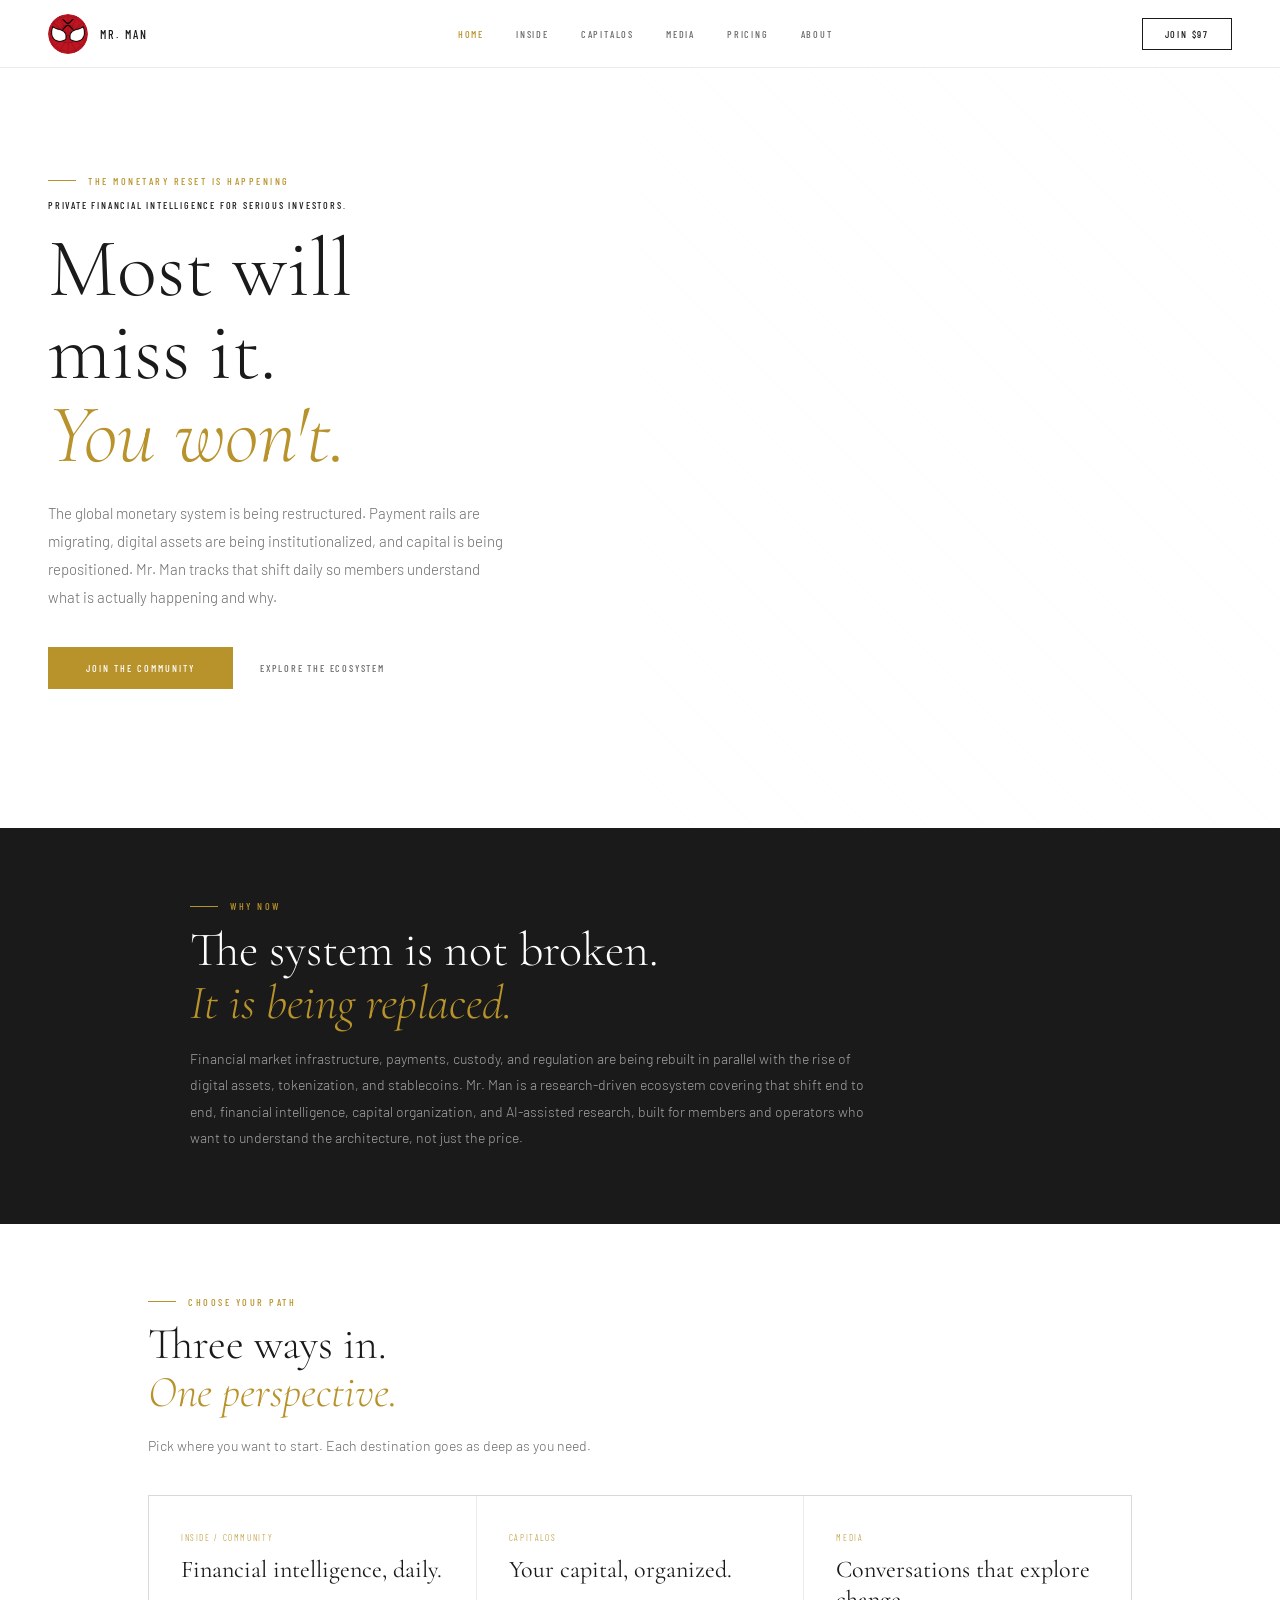
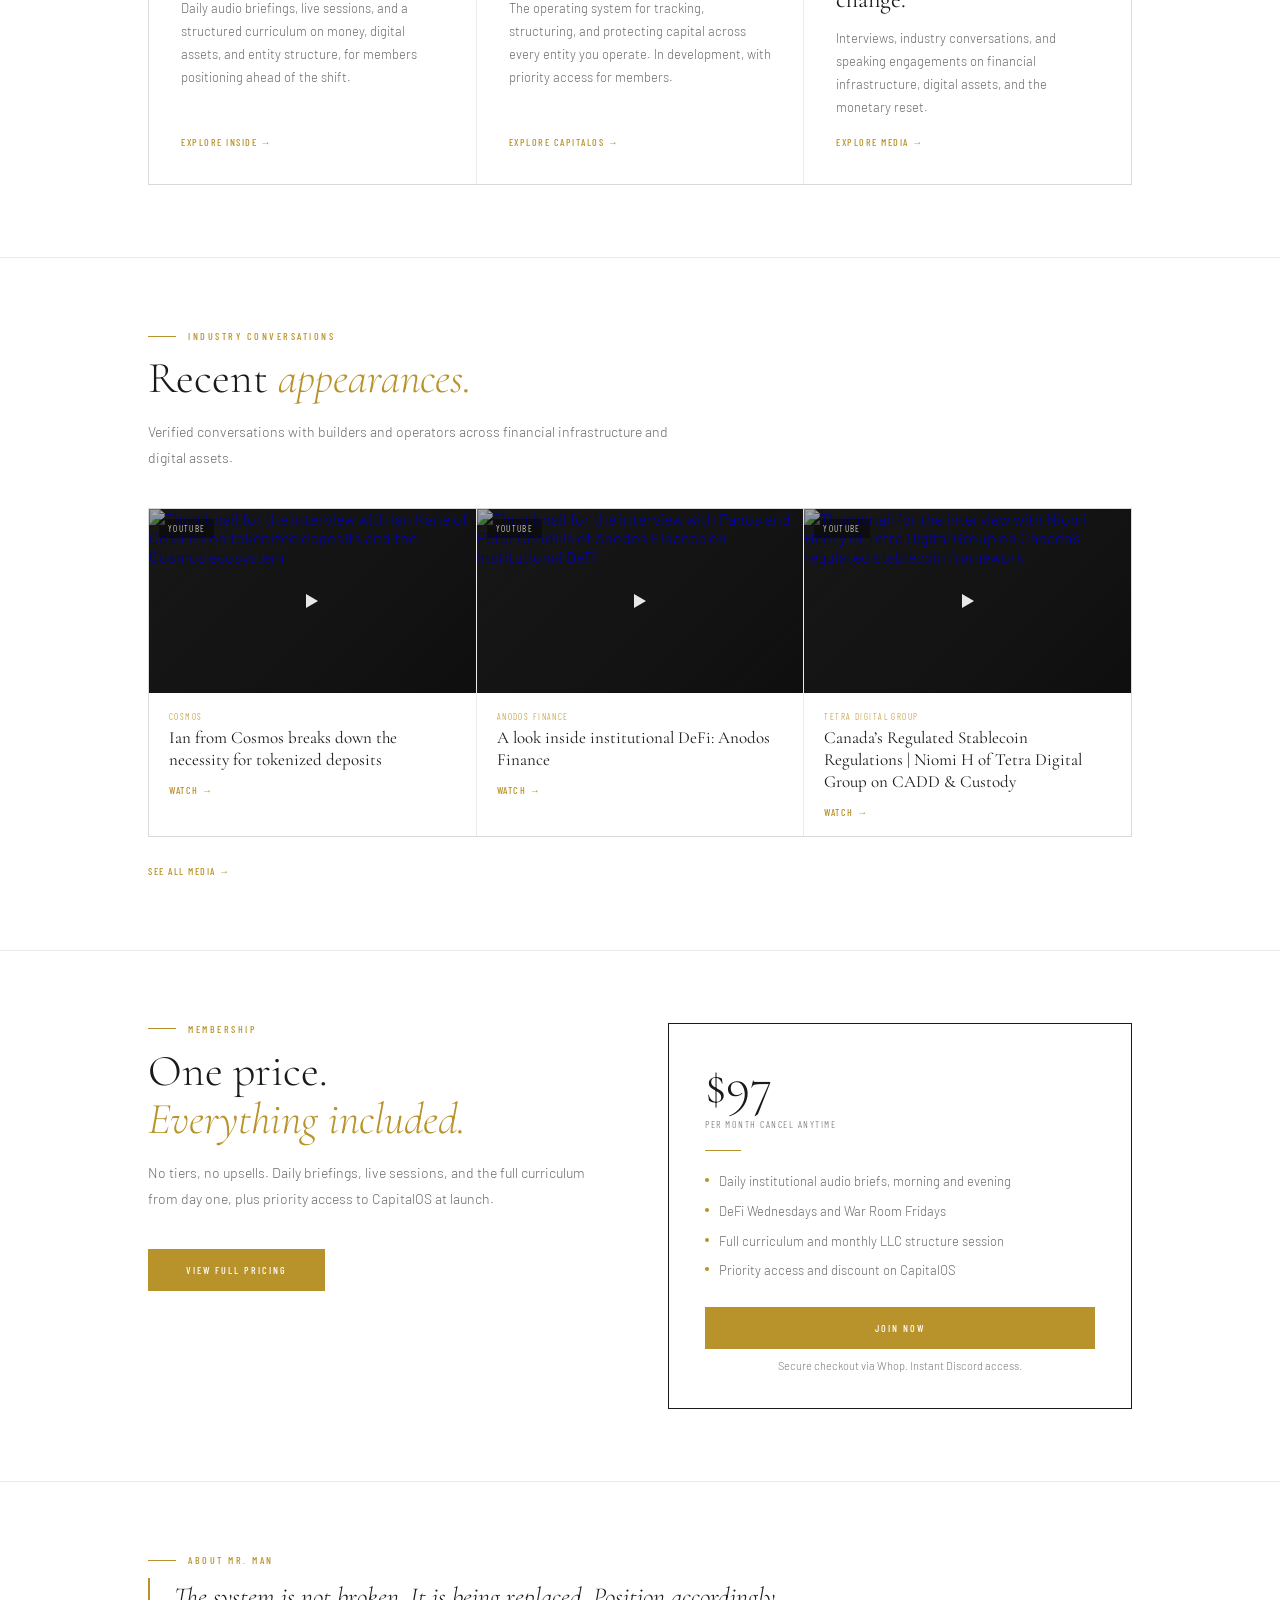
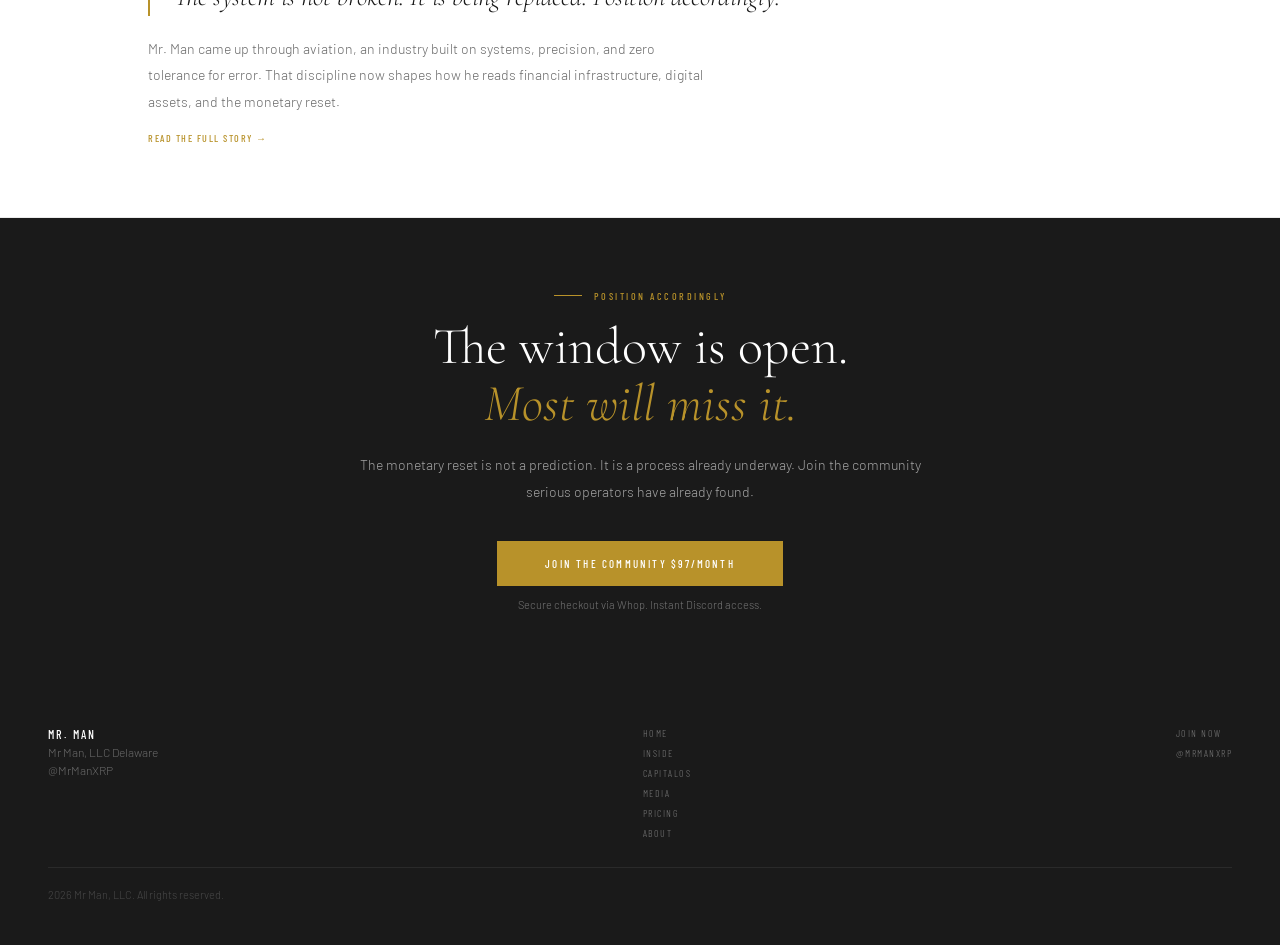
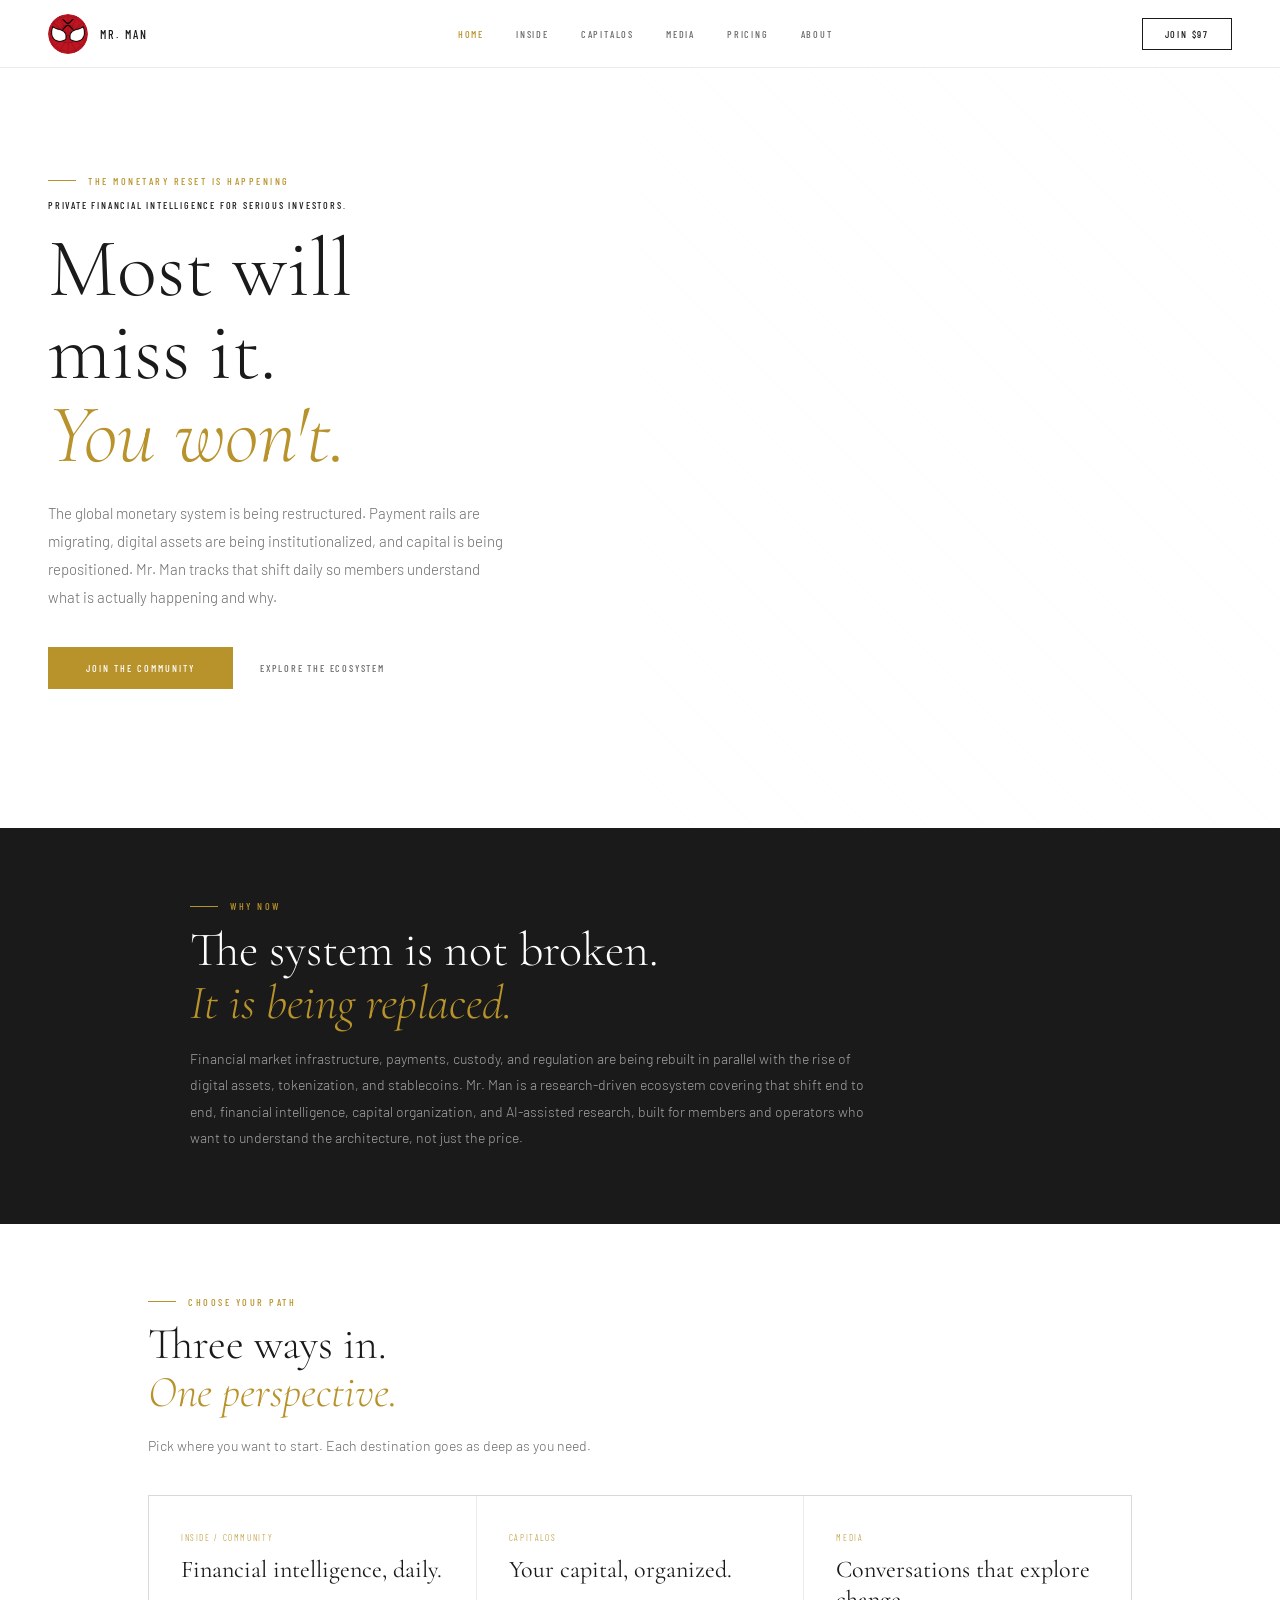
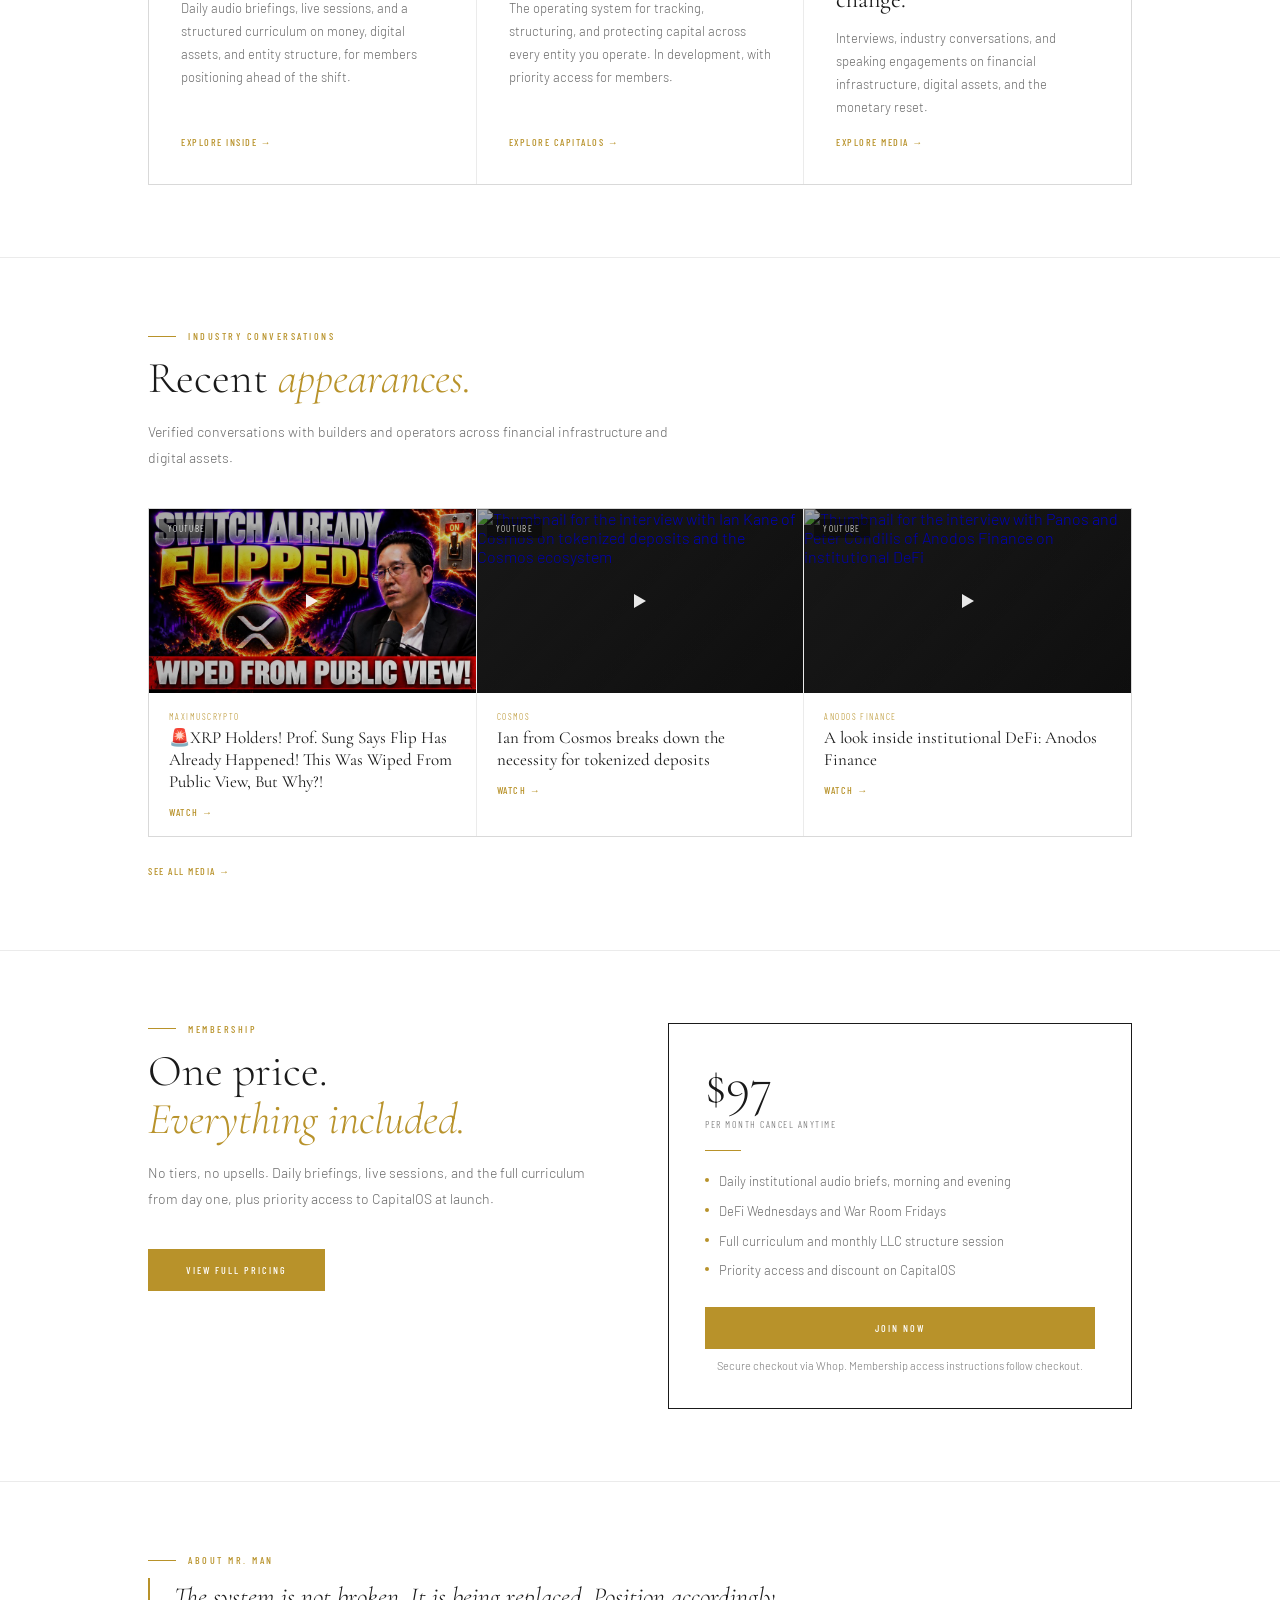
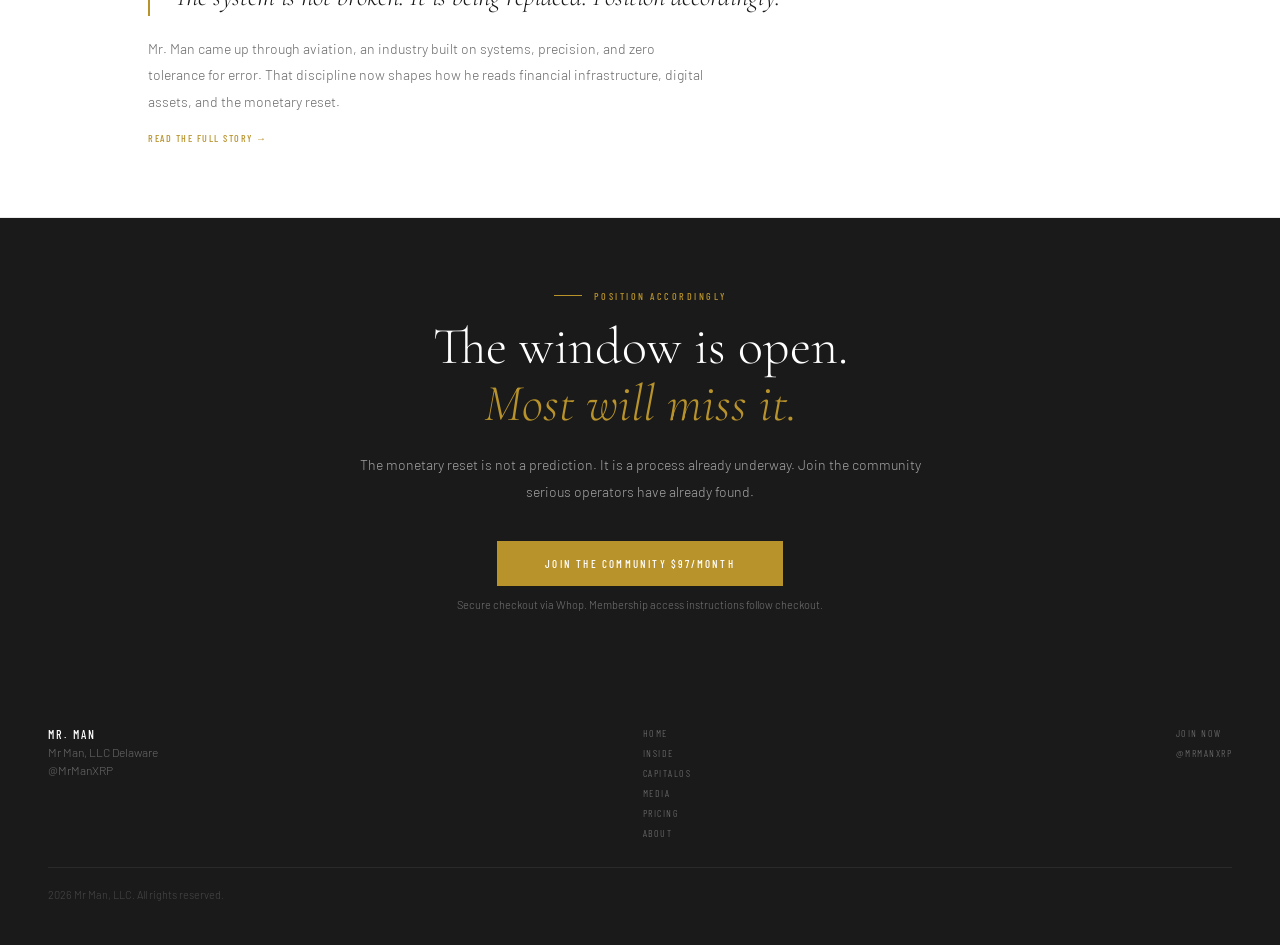
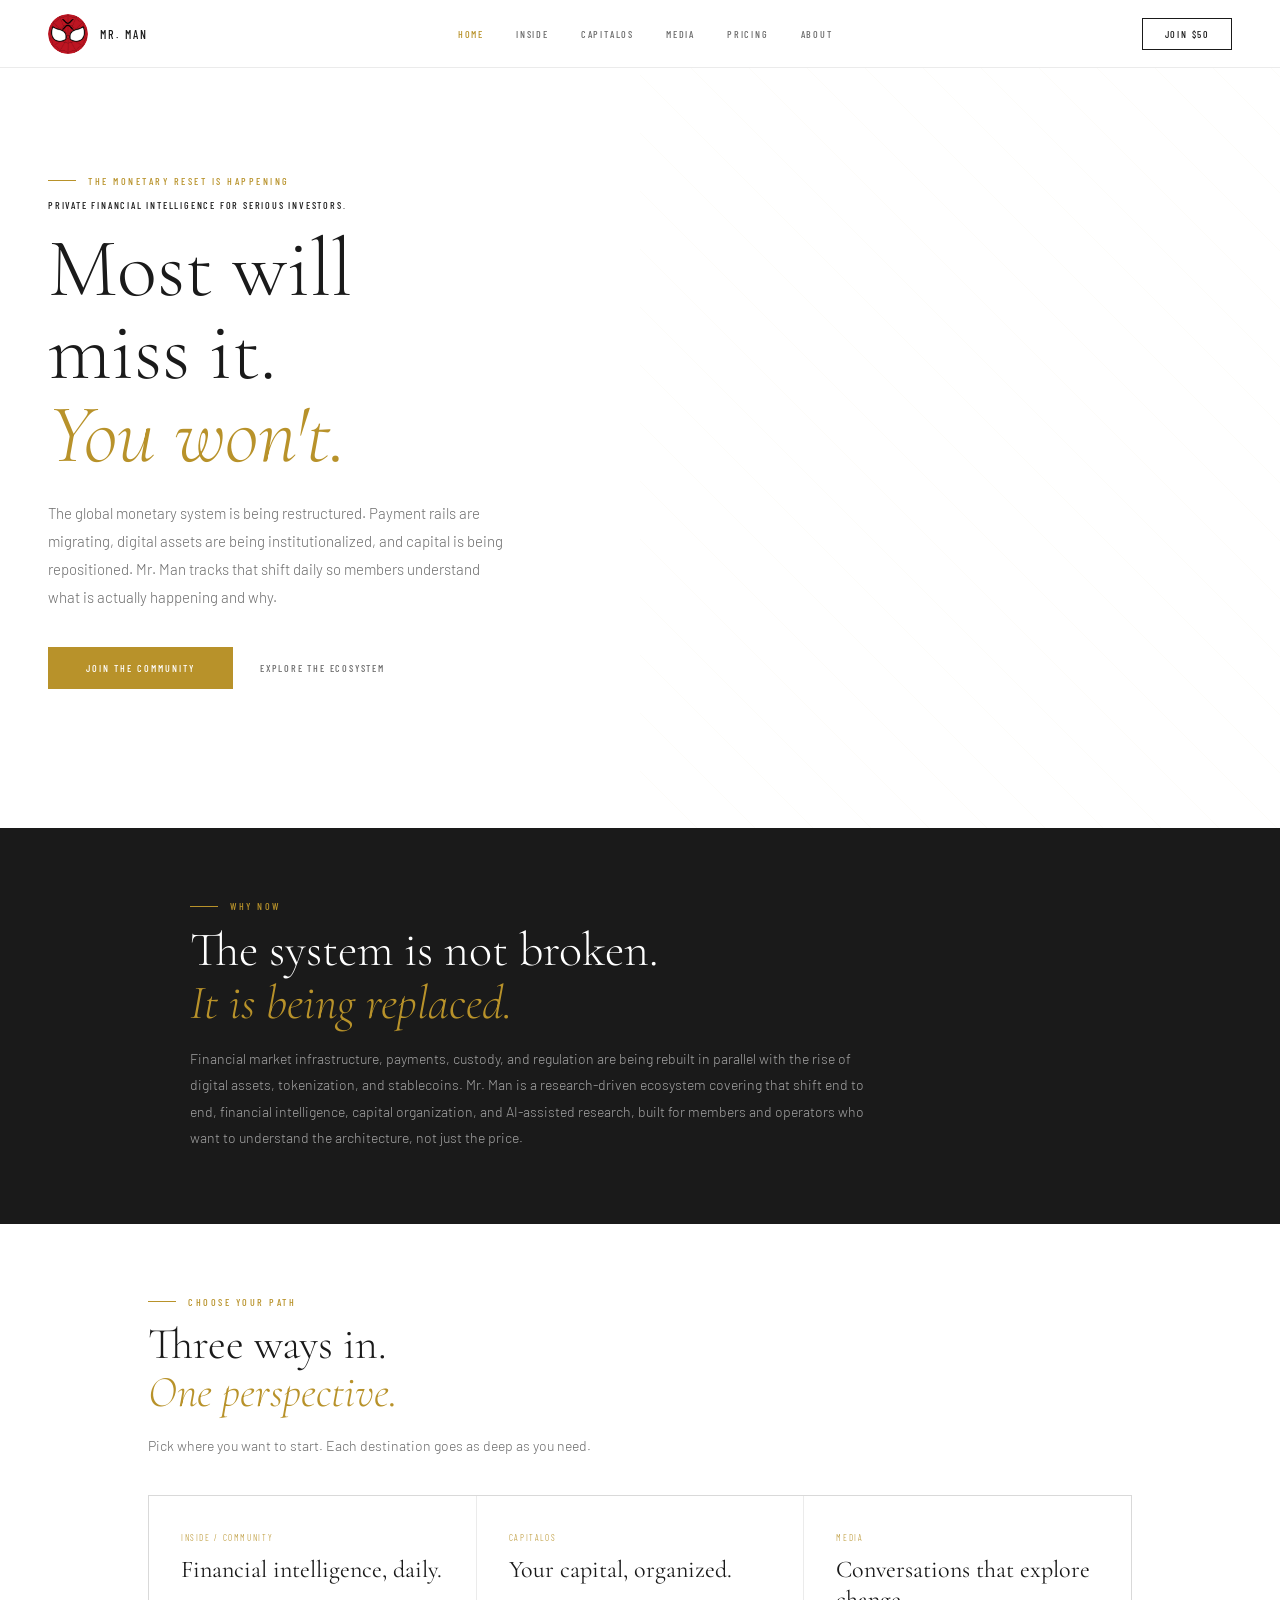
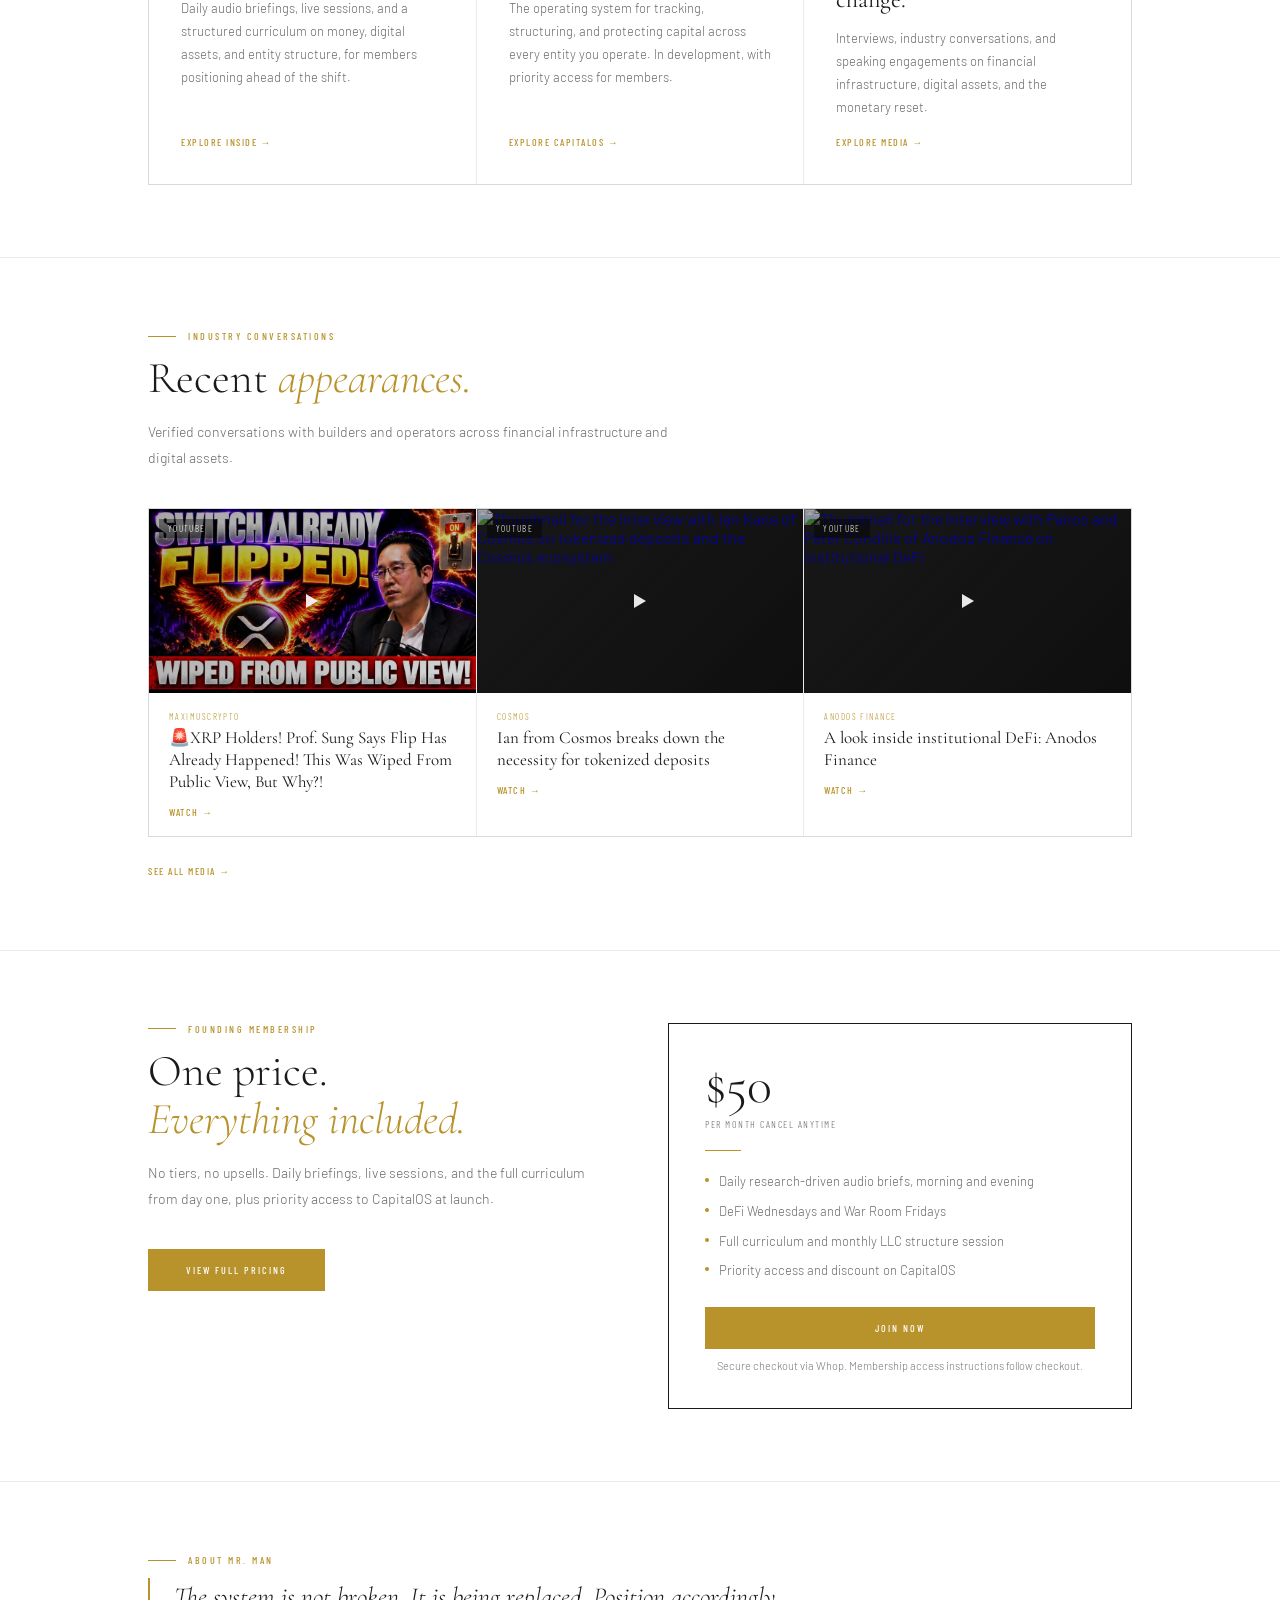
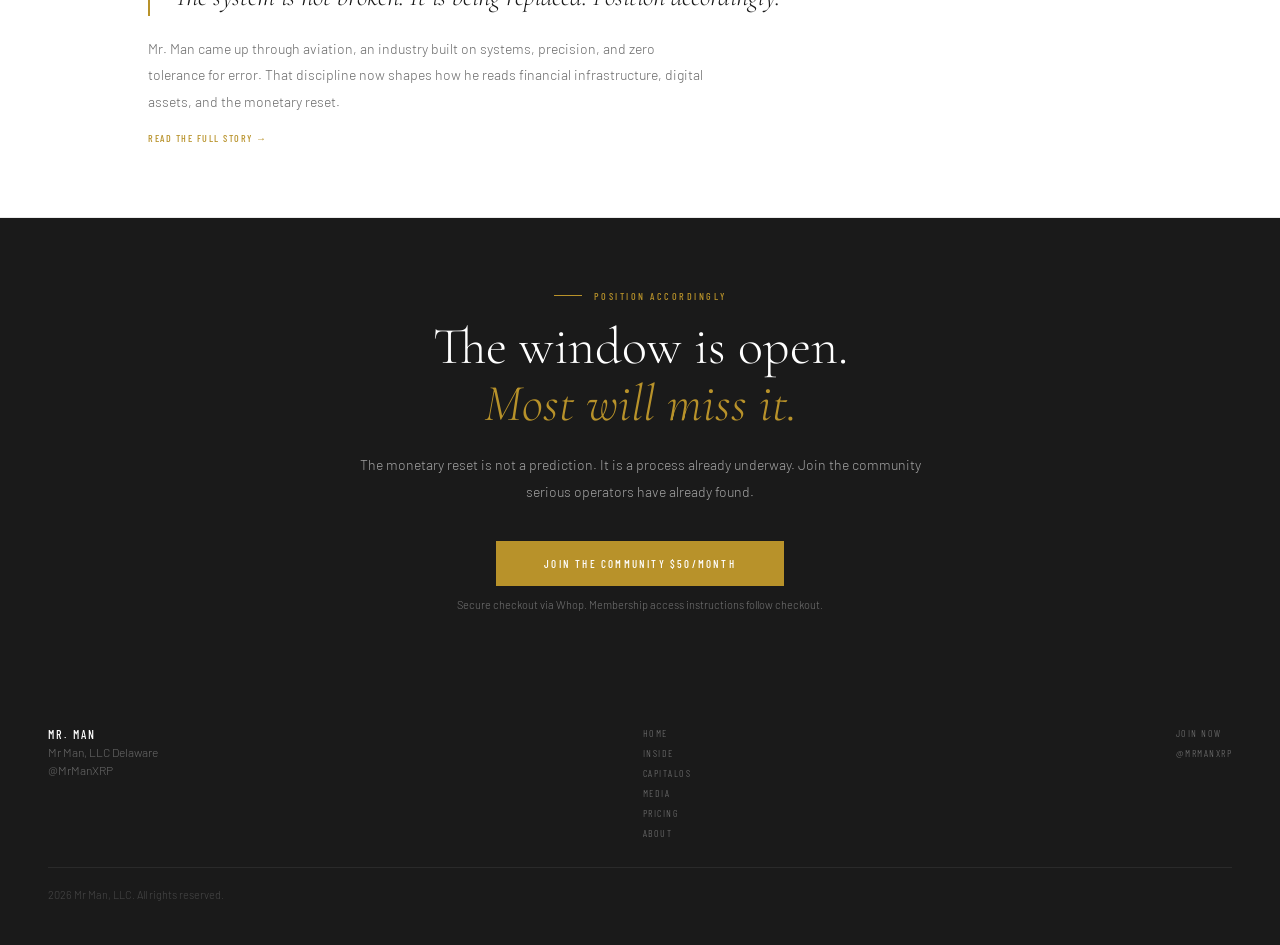
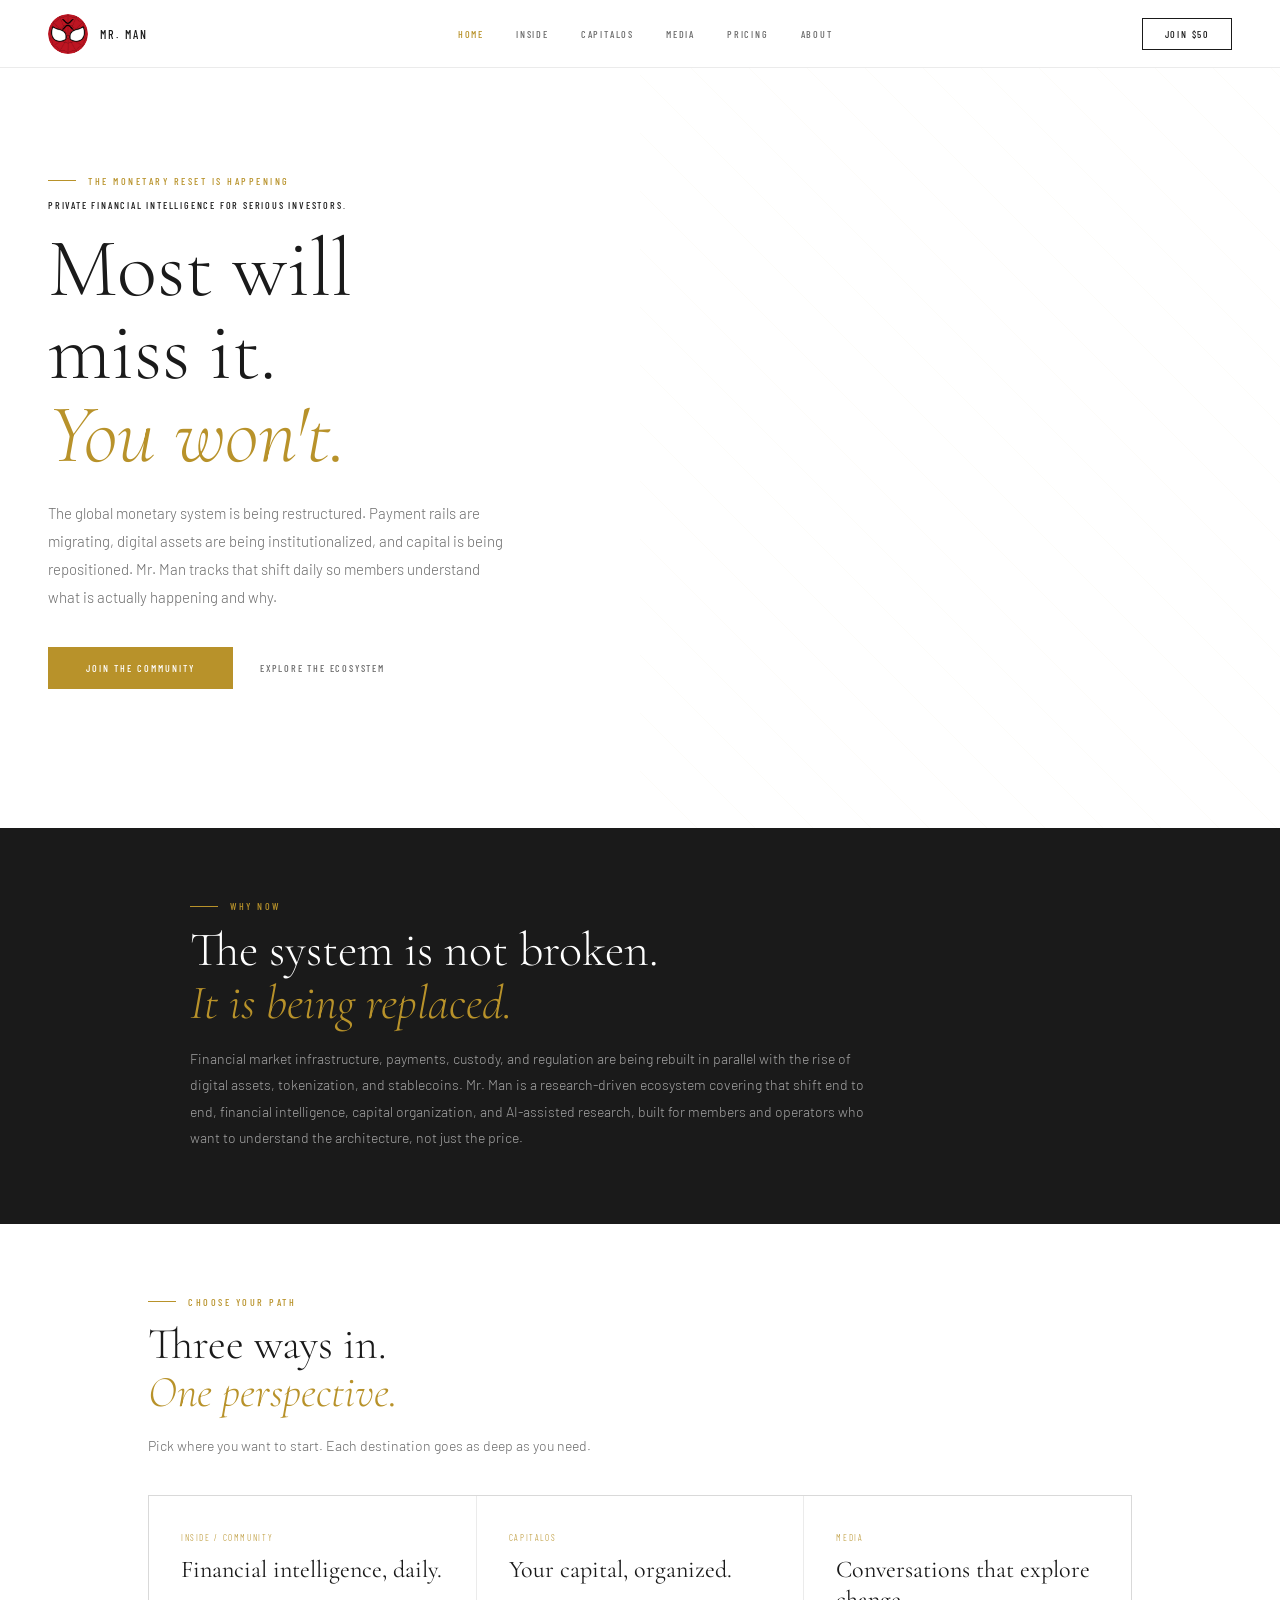
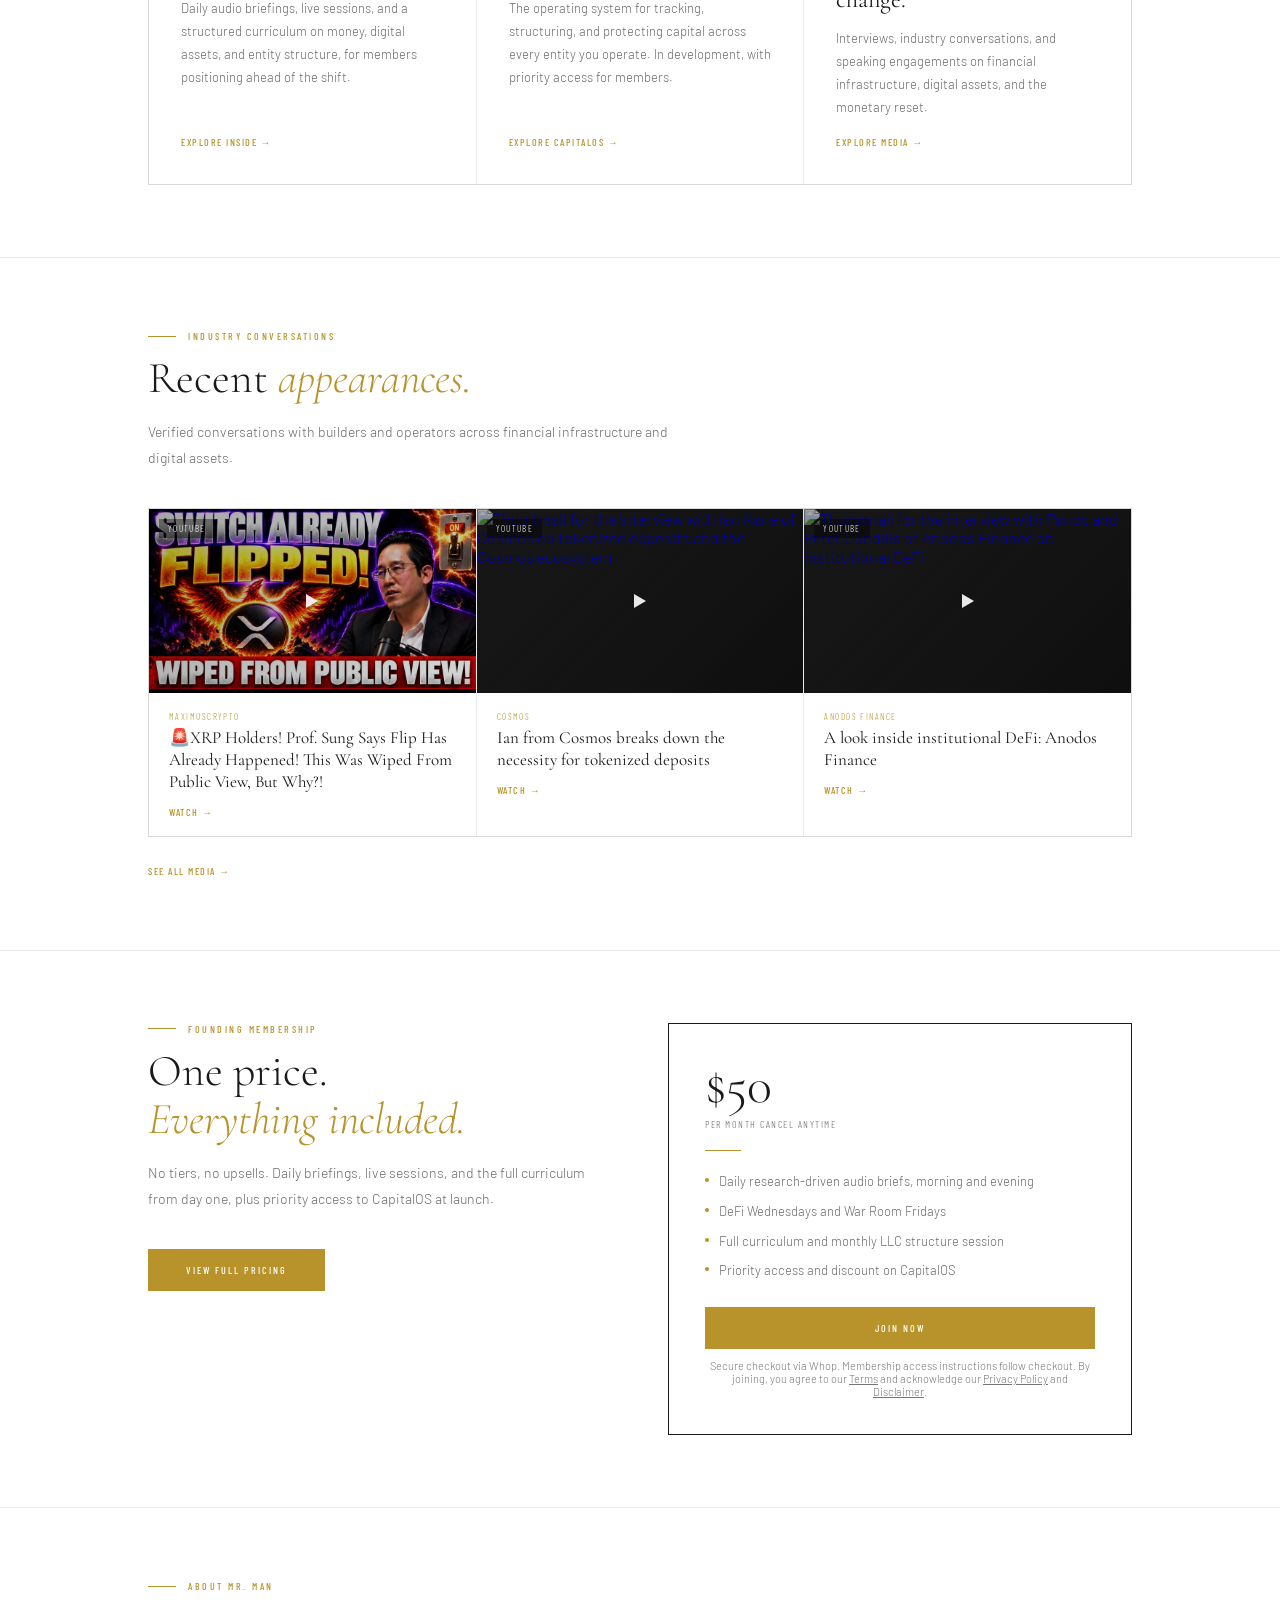
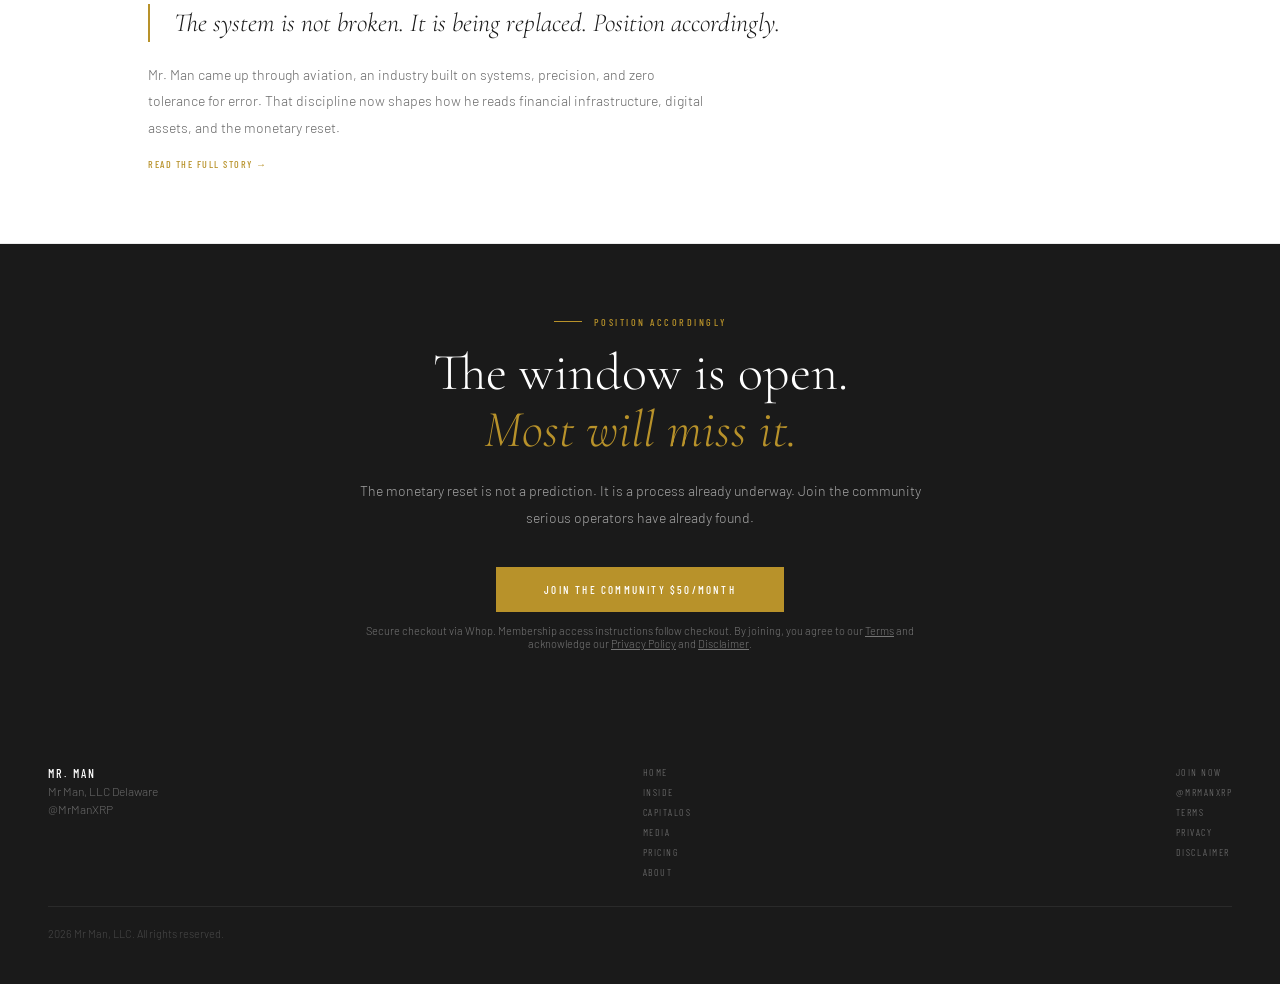
